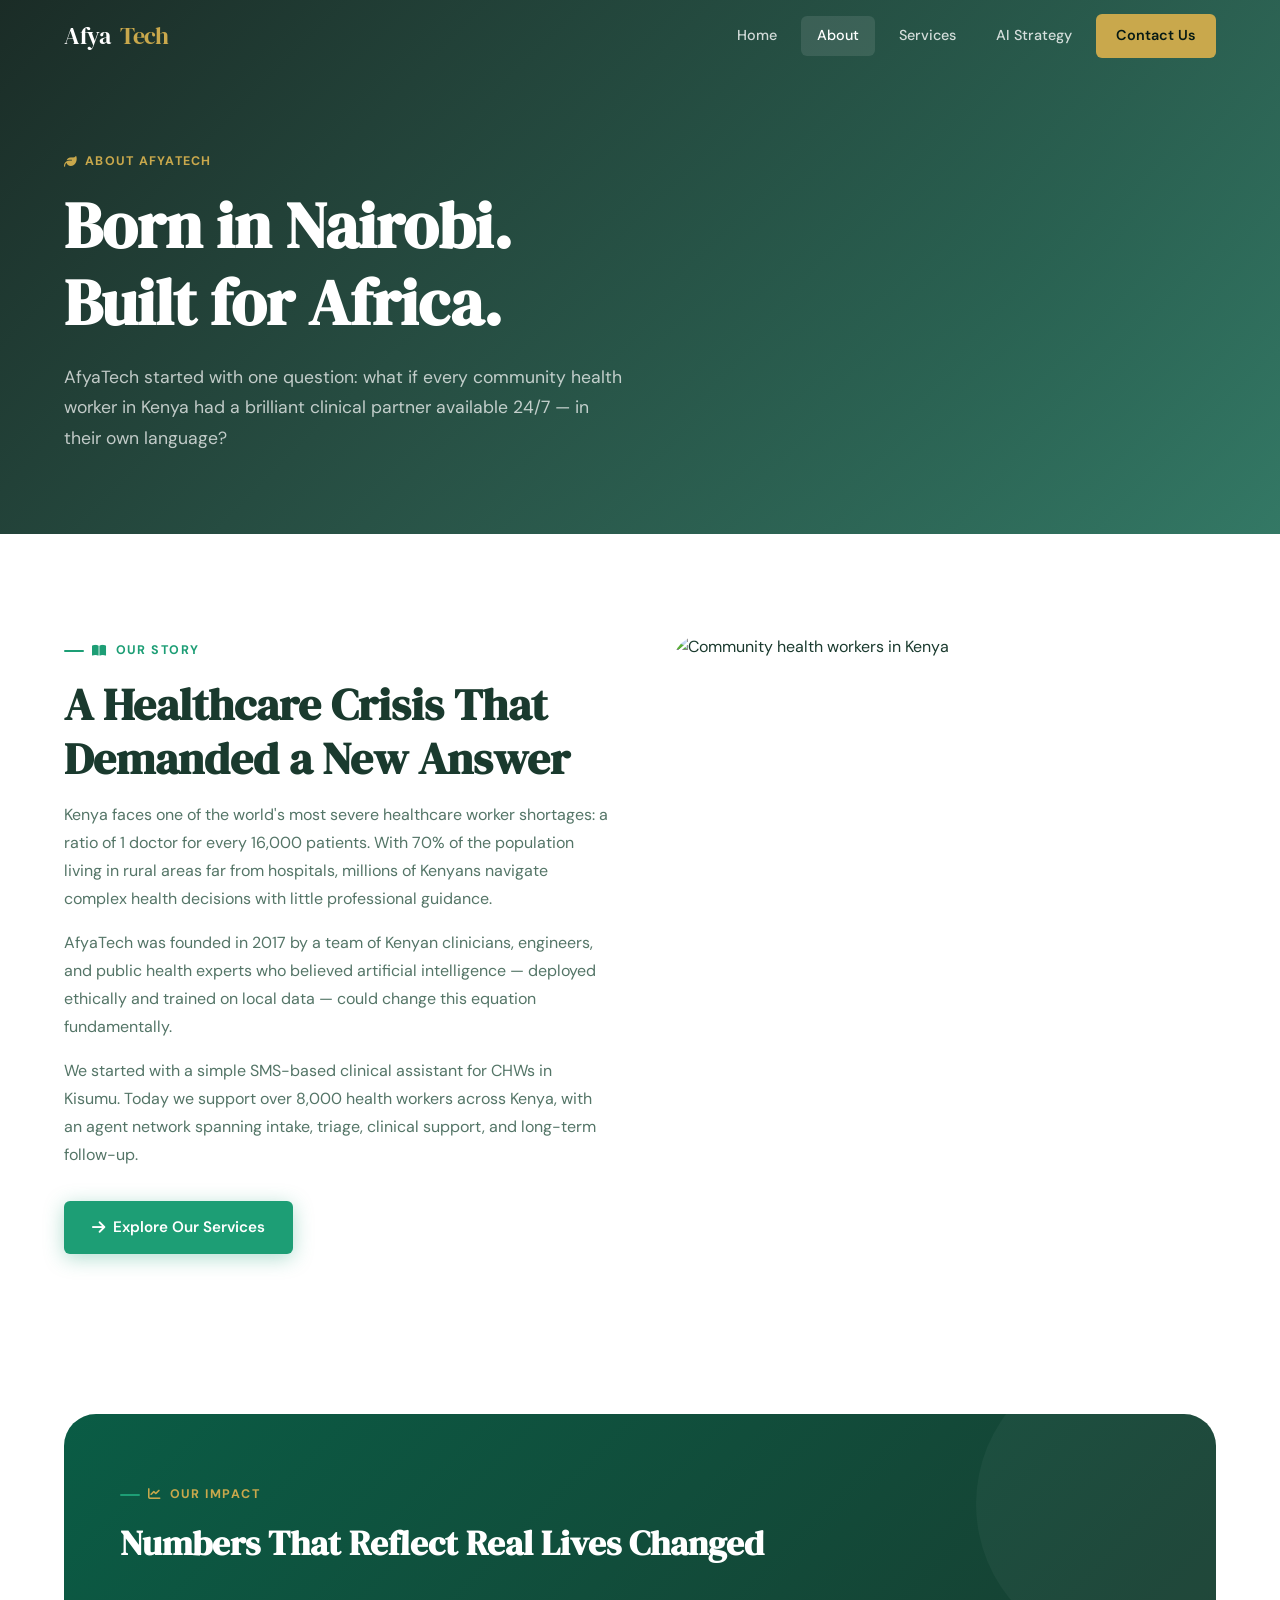
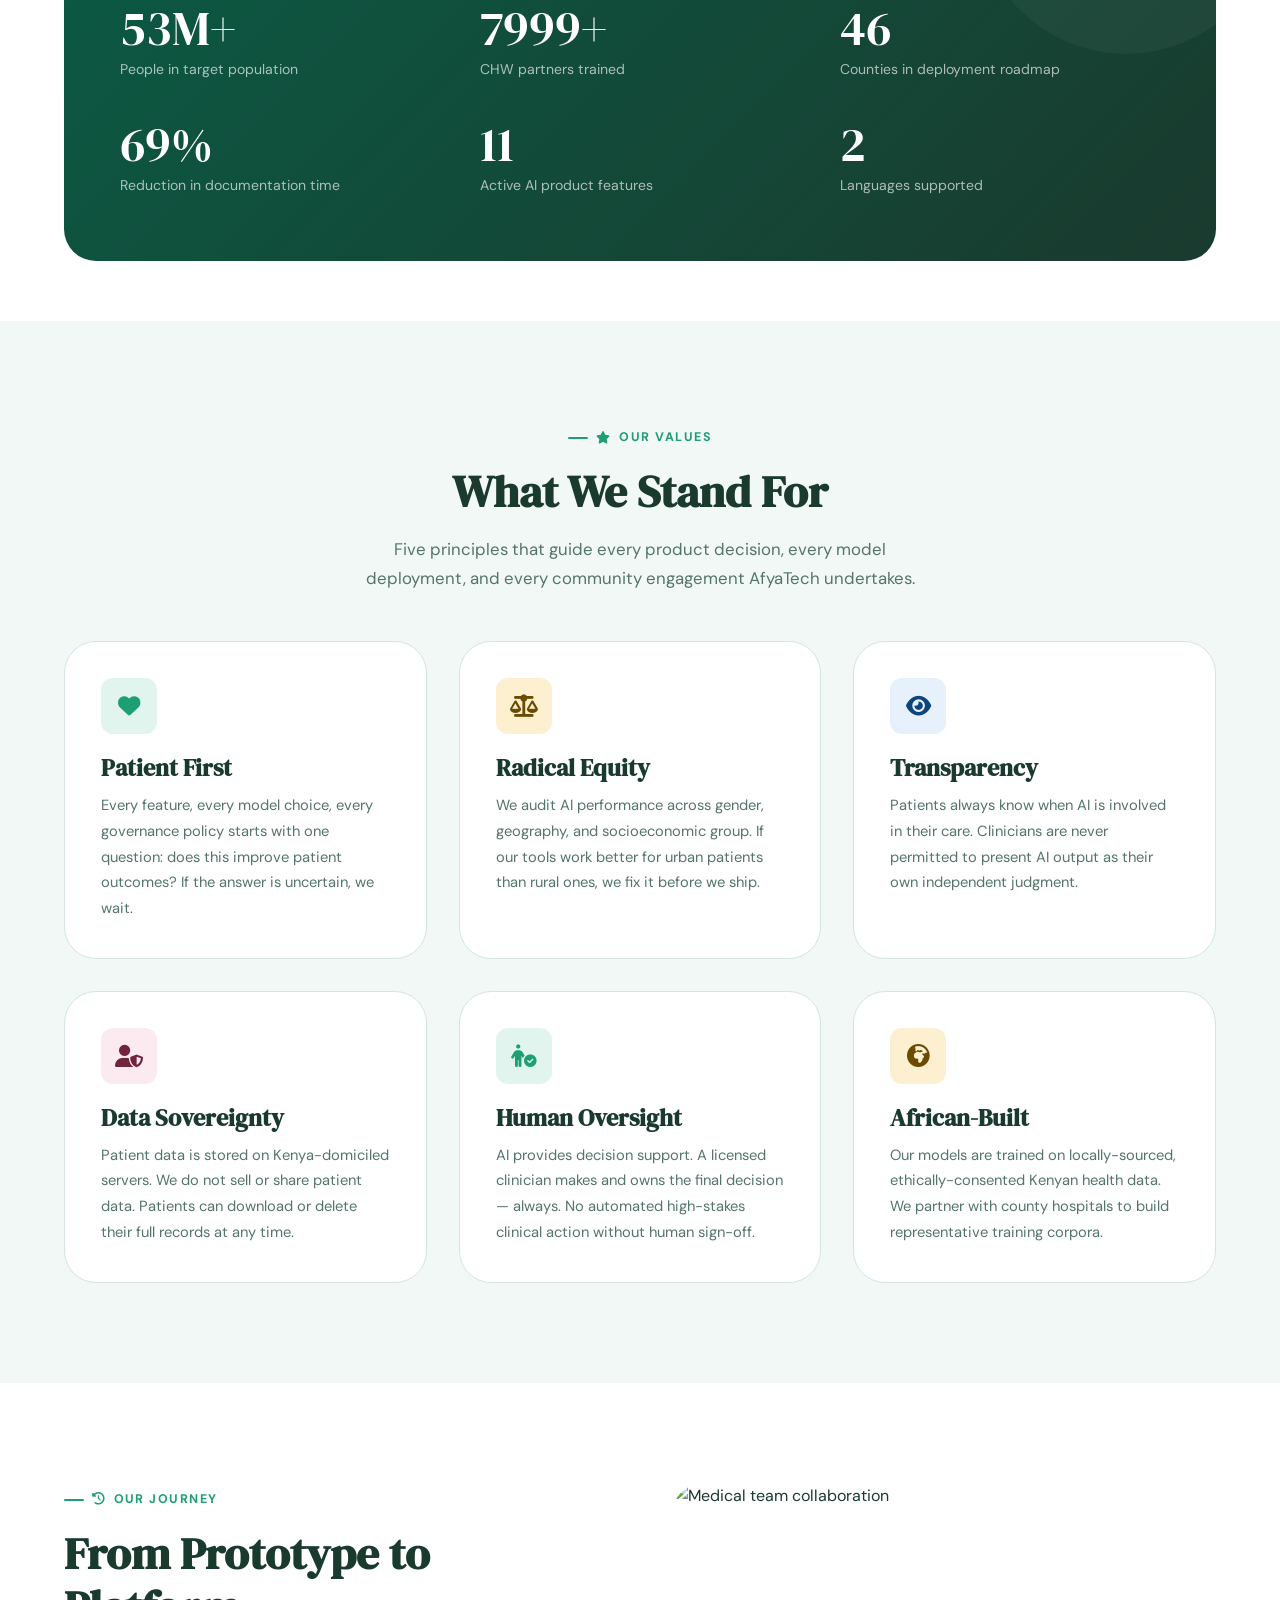
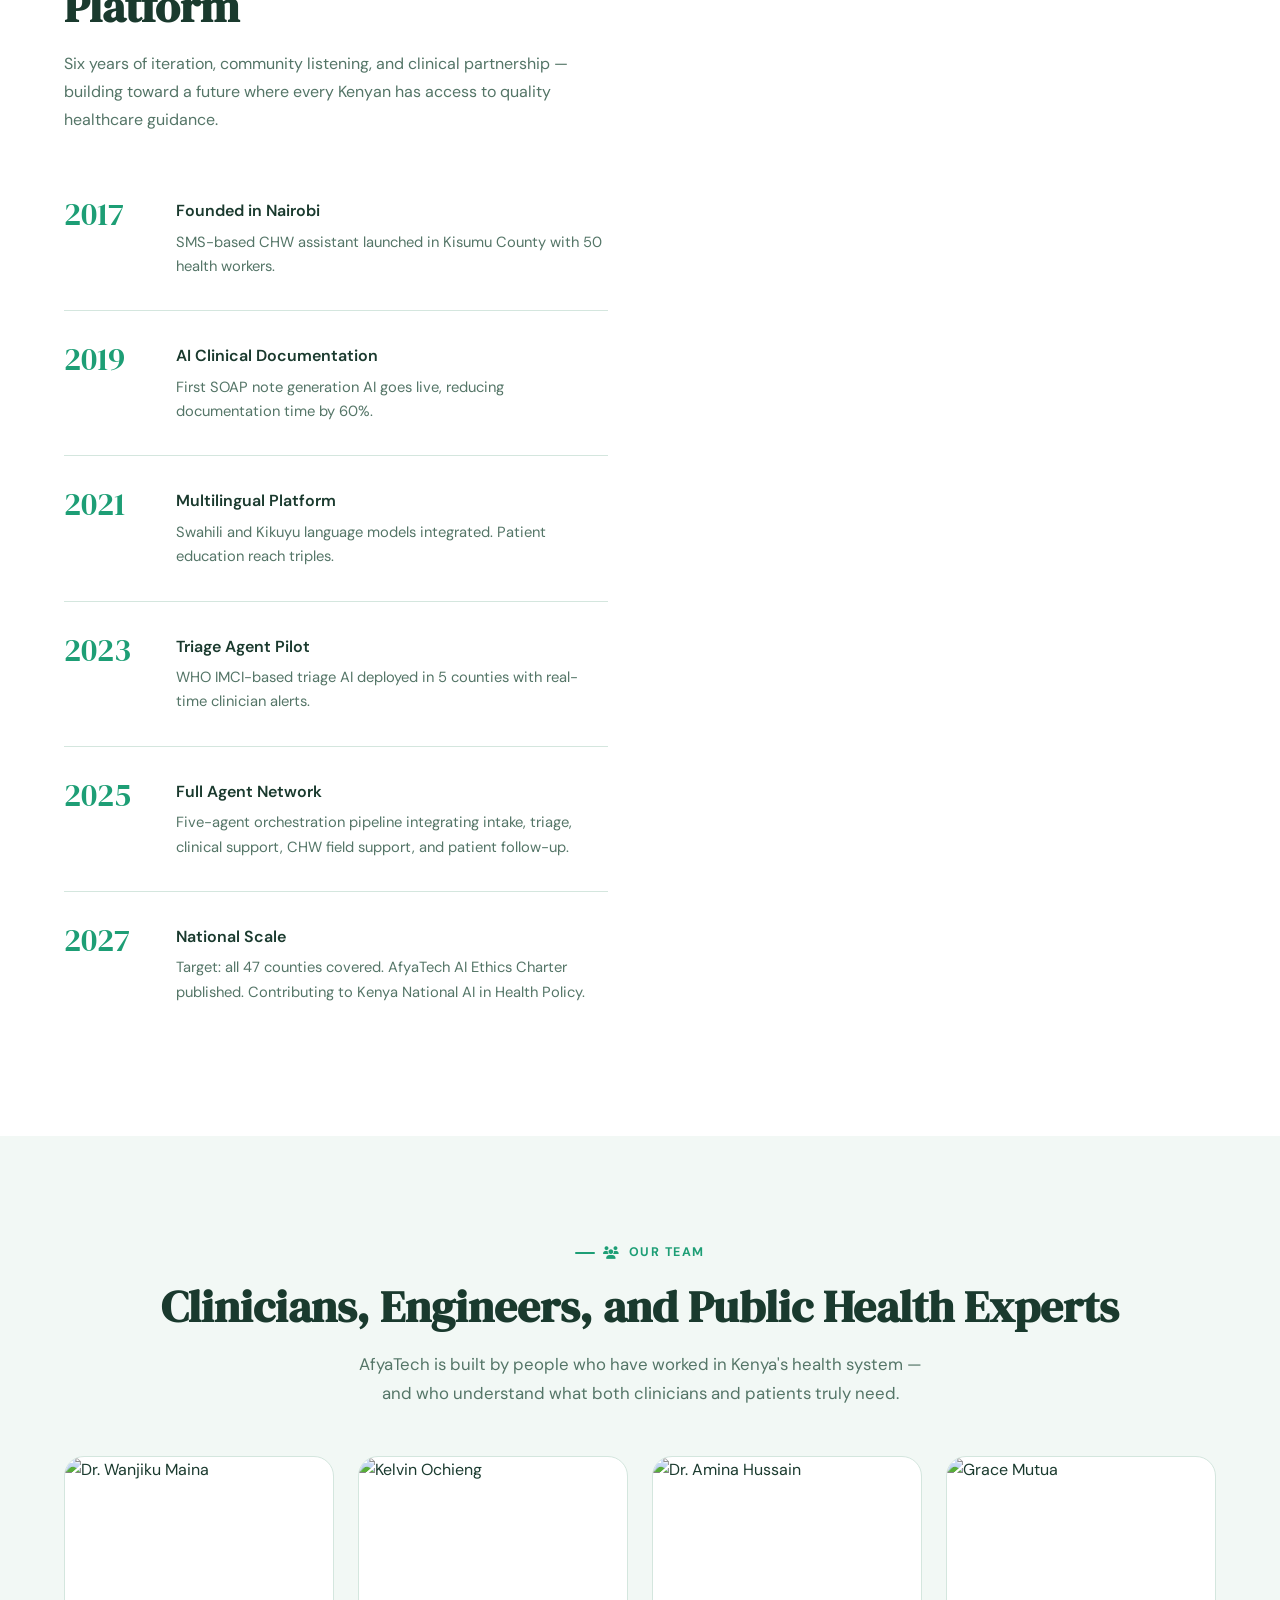
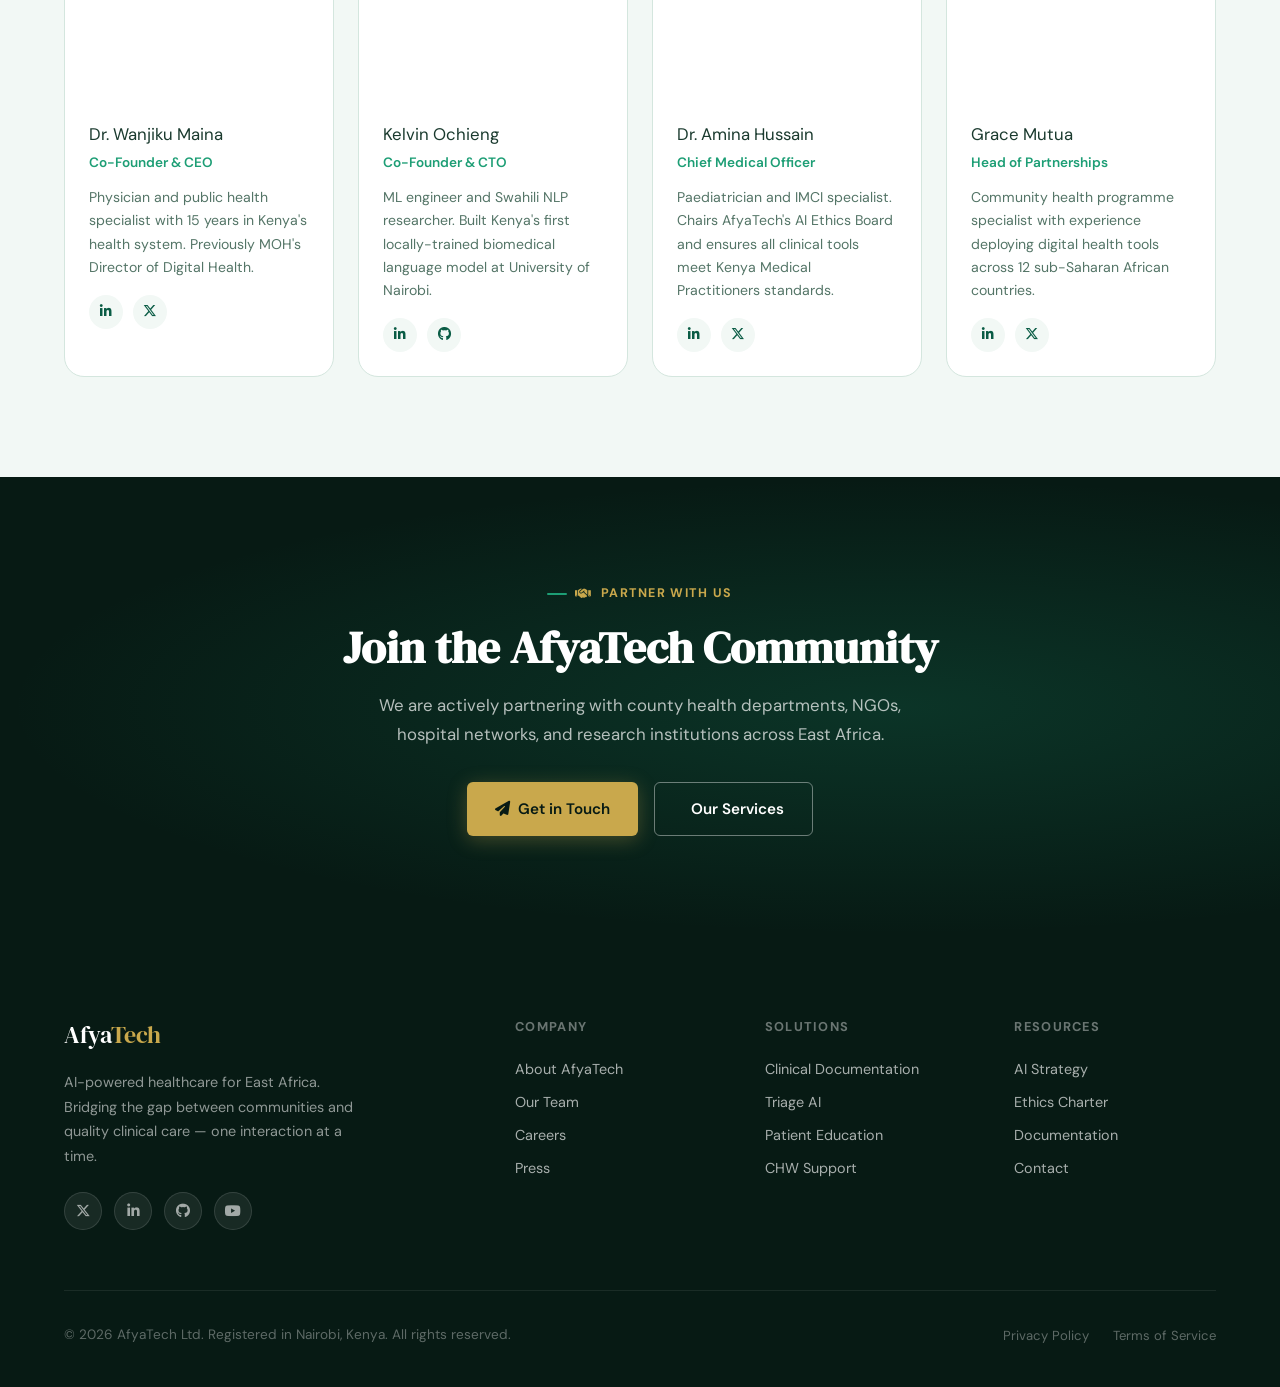
==== about.html @ 23328d5f "first commit" ====
<!DOCTYPE html>
<html lang="en">
<head>
  <meta charset="UTF-8" />
  <meta name="viewport" content="width=device-width, initial-scale=1.0" />
  <title>About AfyaTech — Our Story, Mission & Team</title>
  <meta name="description" content="Learn about AfyaTech's mission to extend quality healthcare to every East African through responsible, locally-grounded artificial intelligence." />
  <link rel="stylesheet" href="css/style.css" />
  <link rel="stylesheet" href="https://cdnjs.cloudflare.com/ajax/libs/font-awesome/6.5.0/css/all.min.css" />
  <style>
    .value-card {
      padding: 36px;
      border-radius: var(--radius-xl);
      background: var(--clr-white);
      border: 1px solid var(--clr-border);
      transition: transform var(--transition), box-shadow var(--transition);
    }
    .value-card:hover { transform: translateY(-4px); box-shadow: var(--shadow-lg); }
    .value-icon {
      width: 56px; height: 56px;
      border-radius: var(--radius-md);
      display: flex; align-items: center; justify-content: center;
      font-size: 1.4rem;
      margin-bottom: 20px;
    }
    .milestones { display: flex; flex-direction: column; gap: 0; }
    .milestone {
      display: flex; gap: 32px; align-items: flex-start;
      padding: 32px 0;
      border-bottom: 1px solid var(--clr-border);
    }
    .milestone:last-child { border-bottom: none; }
    .milestone__year {
      font-family: var(--ff-display);
      font-size: 2rem;
      color: var(--clr-secondary);
      min-width: 80px;
      line-height: 1;
    }
    .milestone__title { font-size: 1rem; font-weight: 600; margin-bottom: 6px; color: var(--clr-text); }
    .milestone__text { font-size: .92rem; color: var(--clr-muted); line-height: 1.65; }
    .impact-banner {
      background: linear-gradient(135deg, var(--clr-primary) 0%, var(--clr-mid) 100%);
      border-radius: var(--radius-xl);
      padding: 64px 56px;
      position: relative;
      overflow: hidden;
    }
    .impact-banner::before {
      content: '';
      position: absolute;
      right: -60px; top: -60px;
      width: 300px; height: 300px;
      border-radius: 50%;
      background: rgba(255,255,255,.04);
    }
    .impact-banner__grid { display: grid; grid-template-columns: repeat(3,1fr); gap: 40px; margin-top: 40px; }
    .impact-num { font-family: var(--ff-display); font-size: 3rem; color: var(--clr-white); line-height: 1; margin-bottom: 6px; }
    .impact-lbl { font-size: .88rem; color: rgba(255,255,255,.65); }
  </style>
</head>
<body>
  <!-- NAV -->
  <nav class="nav">
    <div class="container nav__inner">
      <a href="index.html" class="nav__logo">Afya<span class="nav__logo-dot">Tech</span></a>
      <div class="nav__links">
        <a href="index.html"    class="nav__link">Home</a>
        <a href="about.html"    class="nav__link active">About</a>
        <a href="services.html" class="nav__link">Services</a>
        <a href="strategy.html" class="nav__link">AI Strategy</a>
        <a href="contact.html"  class="nav__link nav__cta">Contact Us</a>
      </div>
      <button class="nav__burger" aria-label="Toggle menu" aria-expanded="false"><span></span><span></span><span></span></button>
    </div>
    <div class="nav__mobile">
      <a href="index.html"    class="nav__link">Home</a>
      <a href="about.html"    class="nav__link">About</a>
      <a href="services.html" class="nav__link">Services</a>
      <a href="strategy.html" class="nav__link">AI Strategy</a>
      <a href="contact.html"  class="nav__link nav__cta">Contact Us</a>
    </div>
  </nav>

  <!-- PAGE HERO -->
  <section class="page-hero" style="background-image:url('https://images.unsplash.com/photo-1504813184591-01572f98c85f?w=1800&q=75');background-size:cover;background-position:center;">
    <div style="position:absolute;inset:0;background:linear-gradient(135deg,rgba(7,26,20,.92) 0%,rgba(10,92,69,.82) 100%);"></div>
    <div class="container">
      <div class="page-hero__content">
        <div class="page-hero__eyebrow"><i class="fa-solid fa-leaf"></i> About AfyaTech</div>
        <h1 class="page-hero__title">Born in Nairobi.<br />Built for Africa.</h1>
        <p class="page-hero__sub">AfyaTech started with one question: what if every community health worker in Kenya had a brilliant clinical partner available 24/7 — in their own language?</p>
      </div>
    </div>
  </section>

  <!-- STORY -->
  <section class="section">
    <div class="container">
      <div class="grid-2" style="gap:64px;align-items:start;">
        <div class="reveal">
          <p class="section-eyebrow"><i class="fa-solid fa-book-open"></i> Our Story</p>
          <h2 class="section-title">A Healthcare Crisis That Demanded a New Answer</h2>
          <p class="mb-16">Kenya faces one of the world's most severe healthcare worker shortages: a ratio of 1 doctor for every 16,000 patients. With 70% of the population living in rural areas far from hospitals, millions of Kenyans navigate complex health decisions with little professional guidance.</p>
          <p class="mb-16">AfyaTech was founded in 2017 by a team of Kenyan clinicians, engineers, and public health experts who believed artificial intelligence — deployed ethically and trained on local data — could change this equation fundamentally.</p>
          <p class="mb-32">We started with a simple SMS-based clinical assistant for CHWs in Kisumu. Today we support over 8,000 health workers across Kenya, with an agent network spanning intake, triage, clinical support, and long-term follow-up.</p>
          <a href="services.html" class="btn btn--primary"><i class="fa-solid fa-arrow-right"></i> Explore Our Services</a>
        </div>
        <div class="reveal" data-delay="150">
          <img src="https://images.unsplash.com/photo-1631815589975-db6af8d69659?w=900&q=80" alt="Community health workers in Kenya" loading="lazy" style="width:100%;height:480px;object-fit:cover;border-radius:var(--radius-xl);" />
        </div>
      </div>
    </div>
  </section>

  <!-- IMPACT BANNER -->
  <section class="section--sm">
    <div class="container">
      <div class="impact-banner reveal">
        <p class="section-eyebrow" style="color:var(--clr-accent);"><i class="fa-solid fa-chart-line"></i> Our Impact</p>
        <h2 style="color:var(--clr-white);font-size:clamp(1.6rem,3vw,2.2rem);">Numbers That Reflect Real Lives Changed</h2>
        <div class="impact-banner__grid">
          <div><div class="impact-num"><span data-target="54" data-suffix="M+">0</span></div><div class="impact-lbl">People in target population</div></div>
          <div><div class="impact-num"><span data-target="8000" data-suffix="+">0</span></div><div class="impact-lbl">CHW partners trained</div></div>
          <div><div class="impact-num"><span data-target="47" data-suffix="">0</span></div><div class="impact-lbl">Counties in deployment roadmap</div></div>
          <div><div class="impact-num"><span data-target="70" data-suffix="%">0</span></div><div class="impact-lbl">Reduction in documentation time</div></div>
          <div><div class="impact-num"><span data-target="12" data-suffix="">0</span></div><div class="impact-lbl">Active AI product features</div></div>
          <div><div class="impact-num"><span data-target="3" data-suffix="">0</span></div><div class="impact-lbl">Languages supported</div></div>
        </div>
      </div>
    </div>
  </section>

  <!-- VALUES -->
  <section class="section bg-light">
    <div class="container">
      <div class="section-header--center mb-48 reveal">
        <p class="section-eyebrow"><i class="fa-solid fa-star"></i> Our Values</p>
        <h2 class="section-title">What We Stand For</h2>
        <p class="section-sub">Five principles that guide every product decision, every model deployment, and every community engagement AfyaTech undertakes.</p>
      </div>
      <div class="grid-3">
        <div class="value-card reveal" data-delay="0">
          <div class="value-icon" style="background:#E1F5EE;color:var(--clr-secondary);"><i class="fa-solid fa-heart"></i></div>
          <h3 style="margin-bottom:10px;">Patient First</h3>
          <p style="font-size:.92rem;">Every feature, every model choice, every governance policy starts with one question: does this improve patient outcomes? If the answer is uncertain, we wait.</p>
        </div>
        <div class="value-card reveal" data-delay="100">
          <div class="value-icon" style="background:#FDF0D0;color:#6B4B00;"><i class="fa-solid fa-scale-balanced"></i></div>
          <h3 style="margin-bottom:10px;">Radical Equity</h3>
          <p style="font-size:.92rem;">We audit AI performance across gender, geography, and socioeconomic group. If our tools work better for urban patients than rural ones, we fix it before we ship.</p>
        </div>
        <div class="value-card reveal" data-delay="200">
          <div class="value-icon" style="background:#E6F1FB;color:#0C447C;"><i class="fa-solid fa-eye"></i></div>
          <h3 style="margin-bottom:10px;">Transparency</h3>
          <p style="font-size:.92rem;">Patients always know when AI is involved in their care. Clinicians are never permitted to present AI output as their own independent judgment.</p>
        </div>
        <div class="value-card reveal" data-delay="0">
          <div class="value-icon" style="background:#FBEAF0;color:#72243E;"><i class="fa-solid fa-user-shield"></i></div>
          <h3 style="margin-bottom:10px;">Data Sovereignty</h3>
          <p style="font-size:.92rem;">Patient data is stored on Kenya-domiciled servers. We do not sell or share patient data. Patients can download or delete their full records at any time.</p>
        </div>
        <div class="value-card reveal" data-delay="100">
          <div class="value-icon" style="background:#E1F5EE;color:var(--clr-secondary);"><i class="fa-solid fa-person-circle-check"></i></div>
          <h3 style="margin-bottom:10px;">Human Oversight</h3>
          <p style="font-size:.92rem;">AI provides decision support. A licensed clinician makes and owns the final decision — always. No automated high-stakes clinical action without human sign-off.</p>
        </div>
        <div class="value-card reveal" data-delay="200">
          <div class="value-icon" style="background:#FDF0D0;color:#6B4B00;"><i class="fa-solid fa-globe-africa"></i></div>
          <h3 style="margin-bottom:10px;">African-Built</h3>
          <p style="font-size:.92rem;">Our models are trained on locally-sourced, ethically-consented Kenyan health data. We partner with county hospitals to build representative training corpora.</p>
        </div>
      </div>
    </div>
  </section>

  <!-- TIMELINE -->
  <section class="section">
    <div class="container">
      <div class="grid-2" style="gap:64px;align-items:start;">
        <div class="reveal">
          <p class="section-eyebrow"><i class="fa-solid fa-clock-rotate-left"></i> Our Journey</p>
          <h2 class="section-title">From Prototype to Platform</h2>
          <p class="mb-32">Six years of iteration, community listening, and clinical partnership — building toward a future where every Kenyan has access to quality healthcare guidance.</p>
          <div class="milestones">
            <div class="milestone"><div class="milestone__year">2017</div><div><div class="milestone__title">Founded in Nairobi</div><div class="milestone__text">SMS-based CHW assistant launched in Kisumu County with 50 health workers.</div></div></div>
            <div class="milestone"><div class="milestone__year">2019</div><div><div class="milestone__title">AI Clinical Documentation</div><div class="milestone__text">First SOAP note generation AI goes live, reducing documentation time by 60%.</div></div></div>
            <div class="milestone"><div class="milestone__year">2021</div><div><div class="milestone__title">Multilingual Platform</div><div class="milestone__text">Swahili and Kikuyu language models integrated. Patient education reach triples.</div></div></div>
            <div class="milestone"><div class="milestone__year">2023</div><div><div class="milestone__title">Triage Agent Pilot</div><div class="milestone__text">WHO IMCI-based triage AI deployed in 5 counties with real-time clinician alerts.</div></div></div>
            <div class="milestone"><div class="milestone__year">2025</div><div><div class="milestone__title">Full Agent Network</div><div class="milestone__text">Five-agent orchestration pipeline integrating intake, triage, clinical support, CHW field support, and patient follow-up.</div></div></div>
            <div class="milestone"><div class="milestone__year">2027</div><div><div class="milestone__title">National Scale</div><div class="milestone__text">Target: all 47 counties covered. AfyaTech AI Ethics Charter published. Contributing to Kenya National AI in Health Policy.</div></div></div>
          </div>
        </div>
        <div class="reveal" data-delay="150">
          <img src="https://images.unsplash.com/photo-1505751172876-fa1923c5c528?w=900&q=80" alt="Medical team collaboration" loading="lazy" style="width:100%;height:600px;object-fit:cover;border-radius:var(--radius-xl);" />
        </div>
      </div>
    </div>
  </section>

  <!-- TEAM -->
  <section class="section bg-light" id="team">
    <div class="container">
      <div class="section-header--center mb-48 reveal">
        <p class="section-eyebrow"><i class="fa-solid fa-users"></i> Our Team</p>
        <h2 class="section-title">Clinicians, Engineers, and Public Health Experts</h2>
        <p class="section-sub">AfyaTech is built by people who have worked in Kenya's health system — and who understand what both clinicians and patients truly need.</p>
      </div>
      <div class="grid-4">
        <div class="team-card reveal" data-delay="0">
          <div class="team-card__img"><img src="https://images.unsplash.com/photo-1573497019940-1c28c88b4f3e?w=400&q=80" alt="Dr. Wanjiku Maina" loading="lazy" /></div>
          <div class="team-card__body">
            <div class="team-card__name">Dr. Wanjiku Maina</div>
            <div class="team-card__role">Co-Founder & CEO</div>
            <div class="team-card__bio">Physician and public health specialist with 15 years in Kenya's health system. Previously MOH's Director of Digital Health.</div>
            <div class="team-card__socials">
              <a href="#" class="team-card__social" aria-label="LinkedIn"><i class="fa-brands fa-linkedin-in"></i></a>
              <a href="#" class="team-card__social" aria-label="Twitter"><i class="fa-brands fa-x-twitter"></i></a>
            </div>
          </div>
        </div>
        <div class="team-card reveal" data-delay="100">
          <div class="team-card__img"><img src="https://images.unsplash.com/photo-1582750433449-648ed127bb54?w=400&q=80" alt="Kelvin Ochieng" loading="lazy" /></div>
          <div class="team-card__body">
            <div class="team-card__name">Kelvin Ochieng</div>
            <div class="team-card__role">Co-Founder & CTO</div>
            <div class="team-card__bio">ML engineer and Swahili NLP researcher. Built Kenya's first locally-trained biomedical language model at University of Nairobi.</div>
            <div class="team-card__socials">
              <a href="#" class="team-card__social" aria-label="LinkedIn"><i class="fa-brands fa-linkedin-in"></i></a>
              <a href="#" class="team-card__social" aria-label="GitHub"><i class="fa-brands fa-github"></i></a>
            </div>
          </div>
        </div>
        <div class="team-card reveal" data-delay="200">
          <div class="team-card__img"><img src="https://images.unsplash.com/photo-1594824476967-48c8b964273f?w=400&q=80" alt="Dr. Amina Hussain" loading="lazy" /></div>
          <div class="team-card__body">
            <div class="team-card__name">Dr. Amina Hussain</div>
            <div class="team-card__role">Chief Medical Officer</div>
            <div class="team-card__bio">Paediatrician and IMCI specialist. Chairs AfyaTech's AI Ethics Board and ensures all clinical tools meet Kenya Medical Practitioners standards.</div>
            <div class="team-card__socials">
              <a href="#" class="team-card__social" aria-label="LinkedIn"><i class="fa-brands fa-linkedin-in"></i></a>
              <a href="#" class="team-card__social" aria-label="Twitter"><i class="fa-brands fa-x-twitter"></i></a>
            </div>
          </div>
        </div>
        <div class="team-card reveal" data-delay="300">
          <div class="team-card__img"><img src="https://images.unsplash.com/photo-1556157382-97eda2d62296?w=400&q=80" alt="Grace Mutua" loading="lazy" /></div>
          <div class="team-card__body">
            <div class="team-card__name">Grace Mutua</div>
            <div class="team-card__role">Head of Partnerships</div>
            <div class="team-card__bio">Community health programme specialist with experience deploying digital health tools across 12 sub-Saharan African countries.</div>
            <div class="team-card__socials">
              <a href="#" class="team-card__social" aria-label="LinkedIn"><i class="fa-brands fa-linkedin-in"></i></a>
              <a href="#" class="team-card__social" aria-label="Twitter"><i class="fa-brands fa-x-twitter"></i></a>
            </div>
          </div>
        </div>
      </div>
    </div>
  </section>

  <!-- CTA -->
  <section class="section cta-section">
    <div class="container" style="position:relative;z-index:2;text-align:center;">
      <p class="section-eyebrow" style="justify-content:center;color:var(--clr-accent);"><i class="fa-solid fa-handshake"></i> Partner With Us</p>
      <h2 class="section-title section-title--white mb-16">Join the AfyaTech Community</h2>
      <p class="section-sub section-sub--white mb-32" style="margin:0 auto 32px;">We are actively partnering with county health departments, NGOs, hospital networks, and research institutions across East Africa.</p>
      <div style="display:flex;gap:16px;justify-content:center;flex-wrap:wrap;">
        <a href="contact.html" class="btn btn--gold"><i class="fa-solid fa-paper-plane"></i> Get in Touch</a>
        <a href="services.html" class="btn btn--outline"><i class="fa-solid fa-grid-2"></i> Our Services</a>
      </div>
    </div>
  </section>

  <!-- FOOTER -->
  <footer class="footer">
    <div class="container">
      <div class="footer__grid">
        <div class="footer__brand">
          <div class="footer__logo">Afya<span style="color:var(--clr-accent);">Tech</span></div>
          <p>AI-powered healthcare for East Africa. Bridging the gap between communities and quality clinical care — one interaction at a time.</p>
          <div class="footer__socials" style="margin-top:24px;">
            <a href="#" class="footer__social" aria-label="Twitter"><i class="fa-brands fa-x-twitter"></i></a>
            <a href="#" class="footer__social" aria-label="LinkedIn"><i class="fa-brands fa-linkedin-in"></i></a>
            <a href="#" class="footer__social" aria-label="GitHub"><i class="fa-brands fa-github"></i></a>
            <a href="#" class="footer__social" aria-label="YouTube"><i class="fa-brands fa-youtube"></i></a>
          </div>
        </div>
        <div>
          <p class="footer__col-title">Company</p>
          <a href="about.html"   class="footer__link">About AfyaTech</a>
          <a href="about.html#team" class="footer__link">Our Team</a>
          <a href="contact.html" class="footer__link">Careers</a>
          <a href="contact.html" class="footer__link">Press</a>
        </div>
        <div>
          <p class="footer__col-title">Solutions</p>
          <a href="services.html" class="footer__link">Clinical Documentation</a>
          <a href="services.html" class="footer__link">Triage AI</a>
          <a href="services.html" class="footer__link">Patient Education</a>
          <a href="services.html" class="footer__link">CHW Support</a>
        </div>
        <div>
          <p class="footer__col-title">Resources</p>
          <a href="strategy.html" class="footer__link">AI Strategy</a>
          <a href="strategy.html" class="footer__link">Ethics Charter</a>
          <a href="contact.html"  class="footer__link">Documentation</a>
          <a href="contact.html"  class="footer__link">Contact</a>
        </div>
      </div>
      <div class="footer__bottom">
        <p class="footer__copy">&copy; 2026 AfyaTech Ltd. Registered in Nairobi, Kenya. All rights reserved.</p>
        <div style="display:flex;gap:24px;">
          <a href="#" style="font-size:.82rem;color:rgba(255,255,255,.35);">Privacy Policy</a>
          <a href="#" style="font-size:.82rem;color:rgba(255,255,255,.35);">Terms of Service</a>
        </div>
      </div>
    </div>
  </footer>
  <script src="js/main.js"></script>
</body>
</html>
---- css/style.css ----
/* ============================================================
   AfyaTech — Global Stylesheet
   Theme: Refined Medical Green · DM Serif + DM Sans
   ============================================================ */

@import url('https://fonts.googleapis.com/css2?family=DM+Serif+Display:ital@0;1&family=DM+Sans:wght@300;400;500;600;700&display=swap');

/* ---------- CSS Variables ---------- */
:root {
  --clr-primary:   #0A5C45;
  --clr-secondary: #1D9E75;
  --clr-accent:    #C9A84C;
  --clr-dark:      #071A14;
  --clr-mid:       #1A3A2E;
  --clr-light:     #F2F8F5;
  --clr-white:     #FFFFFF;
  --clr-text:      #1A3A2E;
  --clr-muted:     #547567;
  --clr-border:    #D4E6DE;

  --ff-display: 'DM Serif Display', Georgia, serif;
  --ff-body:    'DM Sans', system-ui, sans-serif;

  --radius-sm: 6px;
  --radius-md: 12px;
  --radius-lg: 20px;
  --radius-xl: 32px;

  --shadow-sm: 0 1px 4px rgba(10,92,69,.08);
  --shadow-md: 0 4px 20px rgba(10,92,69,.12);
  --shadow-lg: 0 12px 48px rgba(10,92,69,.18);

  --nav-h: 72px;
  --max-w: 1200px;
  --transition: 0.3s cubic-bezier(.25,.46,.45,.94);
}

/* ---------- Reset ---------- */
*, *::before, *::after { box-sizing: border-box; margin: 0; padding: 0; }
html { scroll-behavior: smooth; -webkit-text-size-adjust: 100%; }
body {
  font-family: var(--ff-body);
  color: var(--clr-text);
  background: var(--clr-white);
  line-height: 1.6;
  overflow-x: hidden;
}
img { display: block; max-width: 100%; }
a { text-decoration: none; color: inherit; }
button { font-family: var(--ff-body); cursor: pointer; border: none; background: none; }
ul { list-style: none; }

/* ---------- Typography ---------- */
.display { font-family: var(--ff-display); }
h1,h2,h3,h4,h5 { font-family: var(--ff-display); line-height: 1.2; color: var(--clr-text); }
h1 { font-size: clamp(2.4rem, 5vw, 4rem); }
h2 { font-size: clamp(1.8rem, 3.5vw, 2.8rem); }
h3 { font-size: clamp(1.2rem, 2vw, 1.5rem); }
h4 { font-size: 1.1rem; font-weight: 600; }
p  { font-size: 1rem; line-height: 1.75; color: var(--clr-muted); }

/* ---------- Layout ---------- */
.container { width: 100%; max-width: var(--max-w); margin: 0 auto; padding: 0 24px; }
.section    { padding: 100px 0; }
.section--sm { padding: 60px 0; }
.grid-2 { display: grid; grid-template-columns: 1fr 1fr; gap: 48px; align-items: center; }
.grid-3 { display: grid; grid-template-columns: repeat(3, 1fr); gap: 32px; }
.grid-4 { display: grid; grid-template-columns: repeat(4, 1fr); gap: 24px; }

/* ---------- Navigation ---------- */
.nav {
  position: fixed; top: 0; left: 0; right: 0;
  height: var(--nav-h);
  z-index: 1000;
  transition: background var(--transition), box-shadow var(--transition);
}
.nav.scrolled {
  background: rgba(7,26,20,.97);
  backdrop-filter: blur(16px);
  box-shadow: 0 2px 24px rgba(0,0,0,.25);
}
.nav__inner {
  display: flex; align-items: center; justify-content: space-between;
  height: 100%;
}
.nav__logo {
  display: flex; align-items: center; gap: 10px;
  font-family: var(--ff-display);
  font-size: 1.5rem;
  color: var(--clr-white);
  letter-spacing: -.02em;
}
.nav__logo-dot { color: var(--clr-accent); }
.nav__links {
  display: flex; align-items: center; gap: 8px;
}
.nav__link {
  font-size: .9rem;
  font-weight: 500;
  color: rgba(255,255,255,.8);
  padding: 8px 16px;
  border-radius: var(--radius-sm);
  transition: color var(--transition), background var(--transition);
}
.nav__link:hover,
.nav__link.active { color: var(--clr-white); background: rgba(255,255,255,.1); }
.nav__cta {
  background: var(--clr-accent);
  color: var(--clr-dark) !important;
  font-weight: 600;
  padding: 10px 20px;
  border-radius: var(--radius-sm);
  transition: opacity var(--transition), transform var(--transition);
}
.nav__cta:hover { opacity: .9; transform: translateY(-1px); }
.nav__burger {
  display: none;
  flex-direction: column; gap: 5px;
  padding: 8px; cursor: pointer;
}
.nav__burger span {
  width: 24px; height: 2px;
  background: var(--clr-white);
  border-radius: 2px;
  transition: var(--transition);
}
.nav__mobile {
  display: none;
  position: fixed; top: var(--nav-h); left: 0; right: 0;
  background: rgba(7,26,20,.98);
  backdrop-filter: blur(16px);
  padding: 24px;
  flex-direction: column; gap: 4px;
  z-index: 999;
  border-top: 1px solid rgba(255,255,255,.08);
}
.nav__mobile.open { display: flex; }
.nav__mobile .nav__link {
  width: 100%; padding: 14px 16px;
  border-radius: var(--radius-md);
  font-size: 1rem;
}
.nav__mobile .nav__cta { width: 100%; text-align: center; margin-top: 8px; }

/* ---------- Hero ---------- */
.hero {
  min-height: 100vh;
  position: relative;
  display: flex; align-items: center;
  overflow: hidden;
  padding-top: var(--nav-h);
}
.hero__bg {
  position: absolute; inset: 0;
  background-size: cover; background-position: center;
}
.hero__overlay {
  position: absolute; inset: 0;
  background: linear-gradient(135deg, rgba(7,26,20,.92) 0%, rgba(10,92,69,.75) 60%, rgba(10,92,69,.55) 100%);
}
.hero__content {
  position: relative; z-index: 2;
  max-width: 760px;
}
.hero__badge {
  display: inline-flex; align-items: center; gap: 8px;
  background: rgba(201,168,76,.15);
  border: 1px solid rgba(201,168,76,.4);
  color: var(--clr-accent);
  font-size: .8rem;
  font-weight: 600;
  letter-spacing: .08em;
  text-transform: uppercase;
  padding: 6px 14px;
  border-radius: 40px;
  margin-bottom: 24px;
}
.hero__title {
  font-family: var(--ff-display);
  font-size: clamp(2.8rem, 6vw, 5rem);
  color: var(--clr-white);
  line-height: 1.1;
  margin-bottom: 24px;
}
.hero__title em { color: var(--clr-accent); font-style: italic; }
.hero__subtitle {
  font-size: clamp(1rem, 2vw, 1.2rem);
  color: rgba(255,255,255,.78);
  max-width: 560px;
  margin-bottom: 40px;
  line-height: 1.7;
}
.hero__actions { display: flex; gap: 16px; flex-wrap: wrap; }
.hero__stats {
  position: relative; z-index: 2;
  display: flex; gap: 40px;
  margin-top: 80px;
  padding-top: 40px;
  border-top: 1px solid rgba(255,255,255,.12);
}
.hero__stat-val {
  font-family: var(--ff-display);
  font-size: 2.4rem;
  color: var(--clr-white);
  line-height: 1;
}
.hero__stat-val span { color: var(--clr-accent); }
.hero__stat-lbl { font-size: .85rem; color: rgba(255,255,255,.6); margin-top: 4px; }

/* ---------- Buttons ---------- */
.btn {
  display: inline-flex; align-items: center; gap: 8px;
  padding: 14px 28px;
  border-radius: var(--radius-sm);
  font-size: .95rem;
  font-weight: 600;
  font-family: var(--ff-body);
  transition: all var(--transition);
  cursor: pointer;
}
.btn--primary {
  background: var(--clr-secondary);
  color: var(--clr-white);
  box-shadow: 0 4px 20px rgba(29,158,117,.35);
}
.btn--primary:hover { background: #189568; transform: translateY(-2px); box-shadow: 0 8px 28px rgba(29,158,117,.45); }
.btn--outline {
  border: 1.5px solid rgba(255,255,255,.4);
  color: var(--clr-white);
  background: transparent;
}
.btn--outline:hover { border-color: var(--clr-white); background: rgba(255,255,255,.08); }
.btn--gold {
  background: var(--clr-accent);
  color: var(--clr-dark);
  box-shadow: 0 4px 20px rgba(201,168,76,.3);
}
.btn--gold:hover { opacity: .9; transform: translateY(-2px); }
.btn--dark {
  background: var(--clr-primary);
  color: var(--clr-white);
}
.btn--dark:hover { background: var(--clr-mid); transform: translateY(-2px); }

/* ---------- Section Headers ---------- */
.section-eyebrow {
  display: inline-flex; align-items: center; gap: 8px;
  font-size: .78rem;
  font-weight: 700;
  letter-spacing: .12em;
  text-transform: uppercase;
  color: var(--clr-secondary);
  margin-bottom: 16px;
}
.section-eyebrow::before {
  content: '';
  width: 20px; height: 2px;
  background: var(--clr-secondary);
  border-radius: 2px;
}
.section-title { margin-bottom: 16px; color: var(--clr-text); }
.section-title--white { color: var(--clr-white); }
.section-sub { font-size: 1.05rem; color: var(--clr-muted); max-width: 580px; line-height: 1.75; }
.section-sub--white { color: rgba(255,255,255,.7); }
.section-header--center { text-align: center; }
.section-header--center .section-sub { margin: 0 auto; }
.section-header--center .section-eyebrow { justify-content: center; }

/* ---------- Cards ---------- */
.card {
  background: var(--clr-white);
  border: 1px solid var(--clr-border);
  border-radius: var(--radius-lg);
  padding: 32px;
  transition: transform var(--transition), box-shadow var(--transition);
}
.card:hover { transform: translateY(-4px); box-shadow: var(--shadow-lg); }
.card__icon {
  width: 52px; height: 52px;
  background: var(--clr-light);
  border-radius: var(--radius-md);
  display: flex; align-items: center; justify-content: center;
  font-size: 1.3rem;
  color: var(--clr-secondary);
  margin-bottom: 20px;
}
.card__title { font-size: 1.1rem; margin-bottom: 10px; color: var(--clr-text); }
.card__text { font-size: .93rem; color: var(--clr-muted); line-height: 1.7; }

/* ---------- Image Blocks ---------- */
.img-rounded {
  border-radius: var(--radius-xl);
  overflow: hidden;
  position: relative;
}
.img-rounded img { width: 100%; height: 100%; object-fit: cover; }

/* ---------- Badges / Pills ---------- */
.pill {
  display: inline-flex; align-items: center; gap: 6px;
  font-size: .78rem; font-weight: 600;
  padding: 5px 12px;
  border-radius: 40px;
}
.pill--green { background: #E1F5EE; color: #085041; }
.pill--gold  { background: #FDF0D0; color: #6B4B00; }
.pill--red   { background: #FBEAEA; color: #7C1F1F; }
.pill--blue  { background: #E6F1FB; color: #0C447C; }

/* ---------- Stats Row ---------- */
.stats-grid {
  display: grid;
  grid-template-columns: repeat(4, 1fr);
  gap: 1px;
  background: var(--clr-border);
  border: 1px solid var(--clr-border);
  border-radius: var(--radius-lg);
  overflow: hidden;
}
.stat-box {
  background: var(--clr-white);
  padding: 40px 32px;
  text-align: center;
}
.stat-box__val {
  font-family: var(--ff-display);
  font-size: 2.8rem;
  color: var(--clr-primary);
  line-height: 1;
  margin-bottom: 8px;
}
.stat-box__val sup { font-size: 1.2rem; }
.stat-box__lbl { font-size: .88rem; color: var(--clr-muted); font-weight: 500; }

/* ---------- Terrain Section ---------- */
.terrain-tab-bar {
  display: flex; gap: 8px; flex-wrap: wrap;
  border-bottom: 2px solid var(--clr-border);
  margin-bottom: 48px;
  padding-bottom: 0;
}
.terrain-tab {
  font-size: .9rem; font-weight: 600;
  padding: 12px 20px;
  border-radius: var(--radius-sm) var(--radius-sm) 0 0;
  color: var(--clr-muted);
  cursor: pointer;
  border-bottom: 2px solid transparent;
  margin-bottom: -2px;
  transition: all var(--transition);
  display: flex; align-items: center; gap: 8px;
}
.terrain-tab.active { color: var(--clr-primary); border-color: var(--clr-primary); }
.terrain-tab:hover:not(.active) { color: var(--clr-text); }
.terrain-panel { display: none; }
.terrain-panel.active { display: block; animation: fadeIn .3s ease; }
@keyframes fadeIn { from { opacity: 0; transform: translateY(8px); } to { opacity: 1; transform: none; } }

/* ---------- Timeline ---------- */
.timeline { position: relative; padding-left: 40px; }
.timeline::before {
  content: '';
  position: absolute; left: 11px; top: 0; bottom: 0;
  width: 2px;
  background: linear-gradient(to bottom, var(--clr-secondary), var(--clr-border));
}
.timeline-item {
  position: relative;
  margin-bottom: 40px;
}
.timeline-item::before {
  content: '';
  position: absolute;
  left: -35px; top: 6px;
  width: 12px; height: 12px;
  background: var(--clr-secondary);
  border: 3px solid var(--clr-white);
  border-radius: 50%;
  box-shadow: 0 0 0 3px var(--clr-secondary);
}
.timeline-item__date { font-size: .8rem; font-weight: 700; color: var(--clr-secondary); letter-spacing: .06em; text-transform: uppercase; margin-bottom: 6px; }
.timeline-item__title { font-size: 1.05rem; margin-bottom: 6px; }
.timeline-item__text { font-size: .93rem; color: var(--clr-muted); }

/* ---------- Dark CTA Section ---------- */
.cta-section {
  background: var(--clr-dark);
  position: relative;
  overflow: hidden;
}
.cta-section::before {
  content: '';
  position: absolute; inset: 0;
  background: radial-gradient(ellipse at 70% 50%, rgba(29,158,117,.2), transparent 70%);
  pointer-events: none;
}

/* ---------- Feature Image Card ---------- */
.img-card {
  border-radius: var(--radius-xl);
  overflow: hidden;
  height: 480px;
  position: relative;
}
.img-card img {
  width: 100%; height: 100%;
  object-fit: cover;
  transition: transform .6s ease;
}
.img-card:hover img { transform: scale(1.04); }
.img-card__overlay {
  position: absolute; inset: 0;
  background: linear-gradient(to top, rgba(7,26,20,.85) 0%, transparent 60%);
}
.img-card__content {
  position: absolute; bottom: 0; left: 0; right: 0;
  padding: 32px;
}
.img-card__content h3 { color: var(--clr-white); margin-bottom: 8px; }
.img-card__content p { color: rgba(255,255,255,.75); font-size: .9rem; }

/* ---------- Form ---------- */
.form-group { margin-bottom: 20px; }
.form-label { display: block; font-size: .88rem; font-weight: 600; color: var(--clr-text); margin-bottom: 6px; }
.form-input, .form-textarea, .form-select {
  width: 100%;
  padding: 12px 16px;
  border: 1.5px solid var(--clr-border);
  border-radius: var(--radius-md);
  font-size: .95rem;
  font-family: var(--ff-body);
  color: var(--clr-text);
  background: var(--clr-white);
  transition: border-color var(--transition);
  outline: none;
}
.form-input:focus, .form-textarea:focus, .form-select:focus {
  border-color: var(--clr-secondary);
  box-shadow: 0 0 0 3px rgba(29,158,117,.1);
}
.form-textarea { resize: vertical; min-height: 140px; }

/* ---------- Page Hero (inner pages) ---------- */
.page-hero {
  padding: calc(var(--nav-h) + 80px) 0 80px;
  background: linear-gradient(135deg, var(--clr-dark) 0%, var(--clr-primary) 100%);
  position: relative;
  overflow: hidden;
}
.page-hero::before {
  content: '';
  position: absolute; inset: 0;
  background-image: radial-gradient(circle at 80% 50%, rgba(29,158,117,.15), transparent 60%);
}
.page-hero__content { position: relative; z-index: 2; max-width: 700px; }
.page-hero__eyebrow { color: var(--clr-accent); font-size: .78rem; font-weight: 700; letter-spacing: .1em; text-transform: uppercase; display: flex; align-items: center; gap: 8px; margin-bottom: 16px; }
.page-hero__title { color: var(--clr-white); margin-bottom: 20px; }
.page-hero__sub { color: rgba(255,255,255,.72); font-size: 1.1rem; max-width: 560px; }

/* ---------- Team Card ---------- */
.team-card {
  border-radius: var(--radius-lg);
  overflow: hidden;
  background: var(--clr-white);
  border: 1px solid var(--clr-border);
  transition: transform var(--transition), box-shadow var(--transition);
}
.team-card:hover { transform: translateY(-6px); box-shadow: var(--shadow-lg); }
.team-card__img { height: 240px; overflow: hidden; }
.team-card__img img { width: 100%; height: 100%; object-fit: cover; transition: transform .5s ease; }
.team-card:hover .team-card__img img { transform: scale(1.06); }
.team-card__body { padding: 24px; }
.team-card__name { font-size: 1.05rem; margin-bottom: 4px; }
.team-card__role { font-size: .85rem; color: var(--clr-secondary); font-weight: 600; margin-bottom: 12px; }
.team-card__bio { font-size: .88rem; color: var(--clr-muted); line-height: 1.65; }
.team-card__socials { display: flex; gap: 10px; margin-top: 16px; }
.team-card__social {
  width: 34px; height: 34px;
  border-radius: 50%;
  background: var(--clr-light);
  display: flex; align-items: center; justify-content: center;
  color: var(--clr-primary);
  font-size: .85rem;
  transition: background var(--transition), color var(--transition);
}
.team-card__social:hover { background: var(--clr-secondary); color: var(--clr-white); }

/* ---------- Value Prop / Dual Panel ---------- */
.split-section { overflow: hidden; }
.split-img {
  height: 100%;
  min-height: 460px;
  border-radius: var(--radius-xl);
  overflow: hidden;
}
.split-img img { width: 100%; height: 100%; object-fit: cover; }

/* ---------- Agent Flow ---------- */
.agent-flow {
  display: flex;
  flex-direction: column;
  gap: 0;
}
.agent-node {
  background: var(--clr-white);
  border: 1.5px solid var(--clr-border);
  border-radius: var(--radius-lg);
  padding: 20px 24px;
  display: flex;
  align-items: flex-start;
  gap: 16px;
  position: relative;
  transition: border-color var(--transition), box-shadow var(--transition);
}
.agent-node:hover { border-color: var(--clr-secondary); box-shadow: var(--shadow-md); }
.agent-node__icon {
  width: 44px; height: 44px; flex-shrink: 0;
  border-radius: var(--radius-md);
  display: flex; align-items: center; justify-content: center;
  font-size: 1.1rem;
}
.agent-node__label { font-size: .7rem; font-weight: 700; letter-spacing: .08em; text-transform: uppercase; margin-bottom: 4px; }
.agent-node__name { font-size: .95rem; font-weight: 600; margin-bottom: 4px; color: var(--clr-text); }
.agent-node__desc { font-size: .83rem; color: var(--clr-muted); line-height: 1.55; }
.agent-arrow {
  text-align: center; padding: 6px 0;
  color: var(--clr-secondary);
  font-size: 1.2rem;
}
.checkpoint {
  background: #FDF8E6;
  border: 1px solid #E8C84A;
  border-radius: var(--radius-md);
  padding: 10px 16px;
  font-size: .82rem;
  font-weight: 600;
  color: #6B4B00;
  display: flex; align-items: center; gap: 8px;
  margin: 2px 0;
}

/* ---------- Footer ---------- */
.footer {
  background: var(--clr-dark);
  padding: 80px 0 40px;
}
.footer__grid {
  display: grid;
  grid-template-columns: 2fr 1fr 1fr 1fr;
  gap: 48px;
  margin-bottom: 60px;
}
.footer__brand p { font-size: .9rem; color: rgba(255,255,255,.55); margin-top: 16px; max-width: 300px; line-height: 1.7; }
.footer__logo {
  font-family: var(--ff-display);
  font-size: 1.5rem;
  color: var(--clr-white);
}
.footer__col-title { font-size: .8rem; font-weight: 700; letter-spacing: .1em; text-transform: uppercase; color: rgba(255,255,255,.4); margin-bottom: 20px; }
.footer__link { display: block; font-size: .9rem; color: rgba(255,255,255,.65); margin-bottom: 10px; transition: color var(--transition); }
.footer__link:hover { color: var(--clr-accent); }
.footer__bottom {
  border-top: 1px solid rgba(255,255,255,.08);
  padding-top: 32px;
  display: flex;
  align-items: center;
  justify-content: space-between;
  flex-wrap: wrap;
  gap: 16px;
}
.footer__copy { font-size: .85rem; color: rgba(255,255,255,.35); }
.footer__socials { display: flex; gap: 12px; }
.footer__social {
  width: 38px; height: 38px;
  border-radius: 50%;
  background: rgba(255,255,255,.07);
  border: 1px solid rgba(255,255,255,.12);
  display: flex; align-items: center; justify-content: center;
  color: rgba(255,255,255,.6);
  font-size: .9rem;
  transition: all var(--transition);
}
.footer__social:hover { background: var(--clr-secondary); border-color: var(--clr-secondary); color: var(--clr-white); }

/* ---------- Utilities ---------- */
.text-accent  { color: var(--clr-accent); }
.text-green   { color: var(--clr-secondary); }
.text-white   { color: var(--clr-white) !important; }
.text-muted   { color: var(--clr-muted) !important; }
.text-center  { text-align: center; }
.text-right   { text-align: right; }
.bg-light     { background: var(--clr-light); }
.bg-dark      { background: var(--clr-dark); }
.bg-primary   { background: var(--clr-primary); }
.mb-8  { margin-bottom: 8px; }
.mb-16 { margin-bottom: 16px; }
.mb-24 { margin-bottom: 24px; }
.mb-32 { margin-bottom: 32px; }
.mb-48 { margin-bottom: 48px; }
.mt-48 { margin-top: 48px; }
.mt-64 { margin-top: 64px; }
.flex   { display: flex; }
.flex-center { display: flex; align-items: center; justify-content: center; }
.gap-12 { gap: 12px; }
.gap-16 { gap: 16px; }
.gap-24 { gap: 24px; }

/* ---------- Scroll animation ---------- */
.reveal {
  opacity: 0;
  transform: translateY(30px);
  transition: opacity .7s ease, transform .7s ease;
}
.reveal.visible {
  opacity: 1;
  transform: none;
}

/* ---------- Responsive ---------- */
@media (max-width: 1024px) {
  .grid-4 { grid-template-columns: repeat(2, 1fr); }
  .stats-grid { grid-template-columns: repeat(2, 1fr); }
  .footer__grid { grid-template-columns: 1fr 1fr; }
}
@media (max-width: 768px) {
  :root { --nav-h: 64px; }
  .section { padding: 70px 0; }
  .grid-2 { grid-template-columns: 1fr; gap: 32px; }
  .grid-3 { grid-template-columns: 1fr; gap: 20px; }
  .grid-4 { grid-template-columns: 1fr; }
  .stats-grid { grid-template-columns: repeat(2, 1fr); }
  .hero__stats { flex-wrap: wrap; gap: 24px; }
  .nav__links { display: none; }
  .nav__burger { display: flex; }
  .footer__grid { grid-template-columns: 1fr; gap: 32px; }
  .footer__bottom { flex-direction: column; text-align: center; }
  .terrain-tab-bar { overflow-x: auto; flex-wrap: nowrap; }
  .terrain-tab { white-space: nowrap; }
  .img-card { height: 320px; }
  .split-img { min-height: 300px; }
  h1 { font-size: 2.4rem; }
  h2 { font-size: 1.8rem; }
}
@media (max-width: 480px) {
  .container { padding: 0 16px; }
  .btn { padding: 12px 20px; font-size: .88rem; }
  .hero__title { font-size: 2.2rem; }
  .stats-grid { grid-template-columns: 1fr; }
  .hero__actions { flex-direction: column; }
  .hero__actions .btn { width: 100%; justify-content: center; }
}
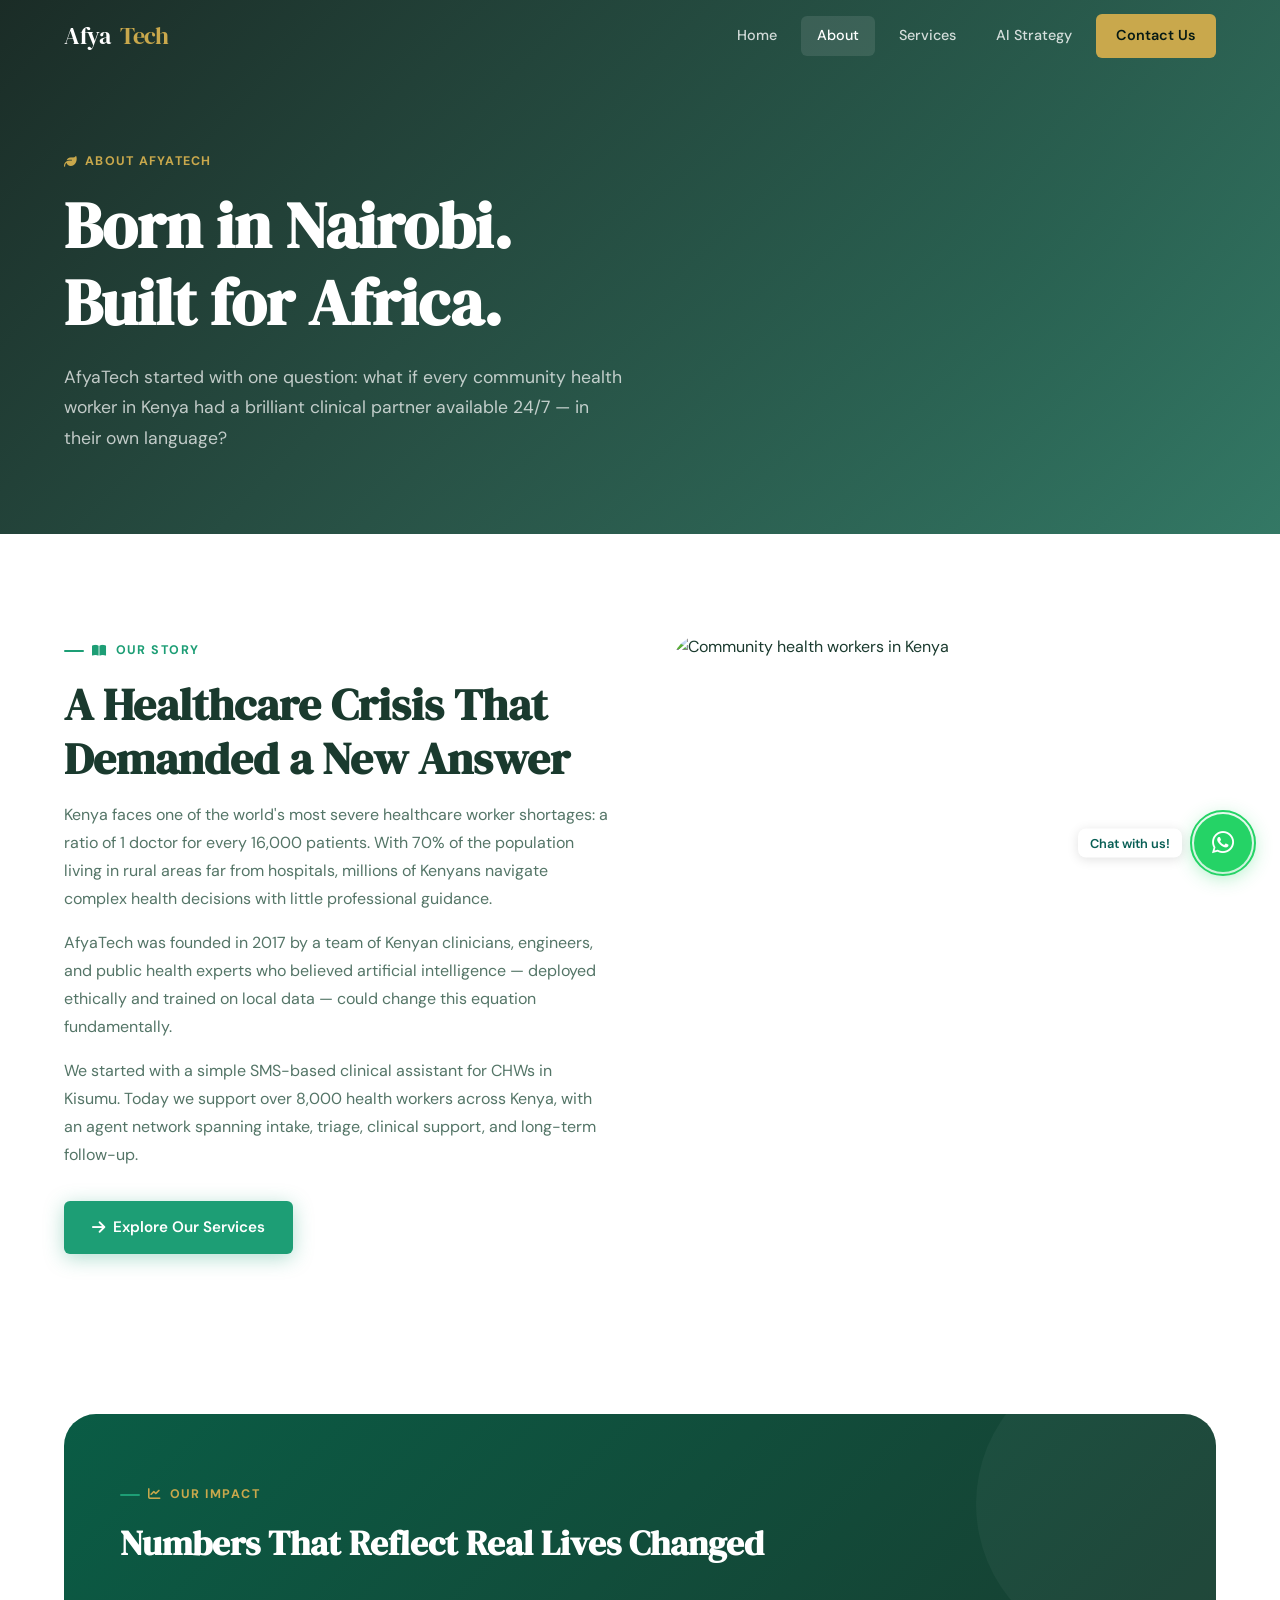
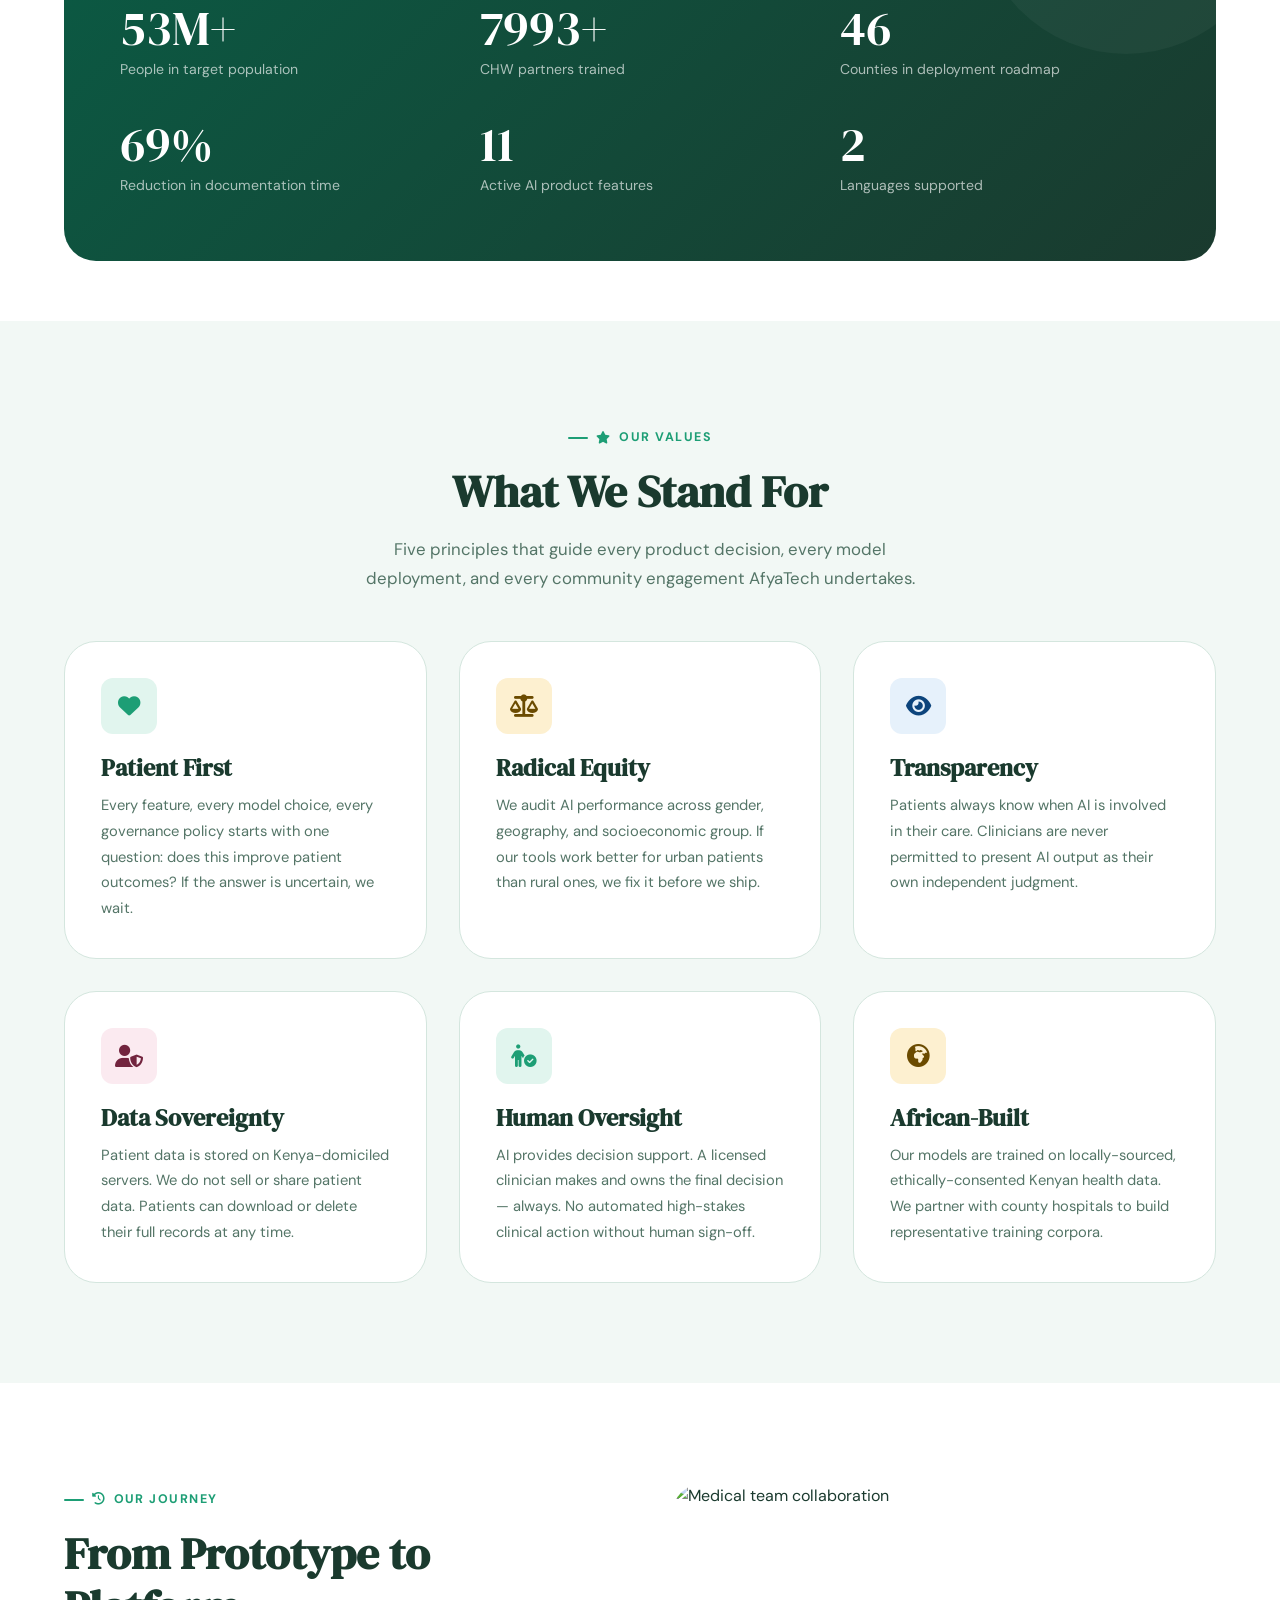
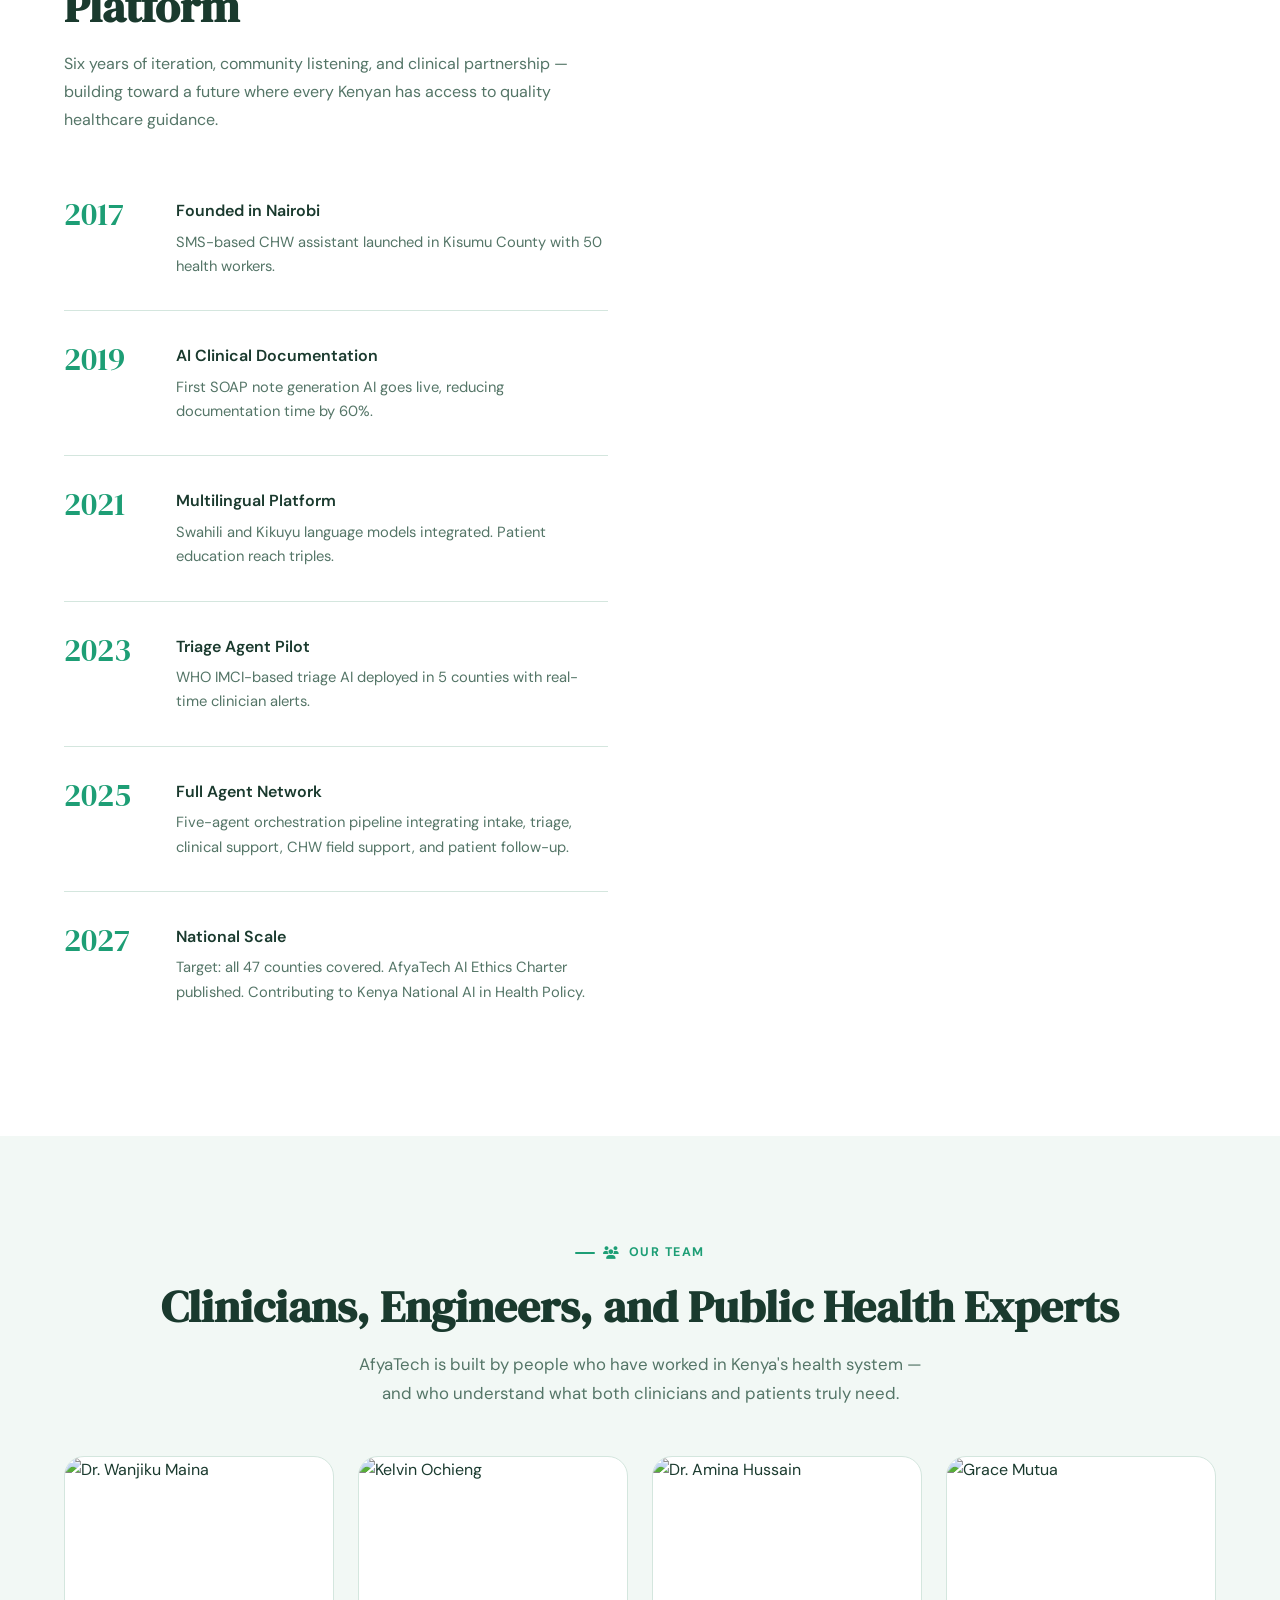
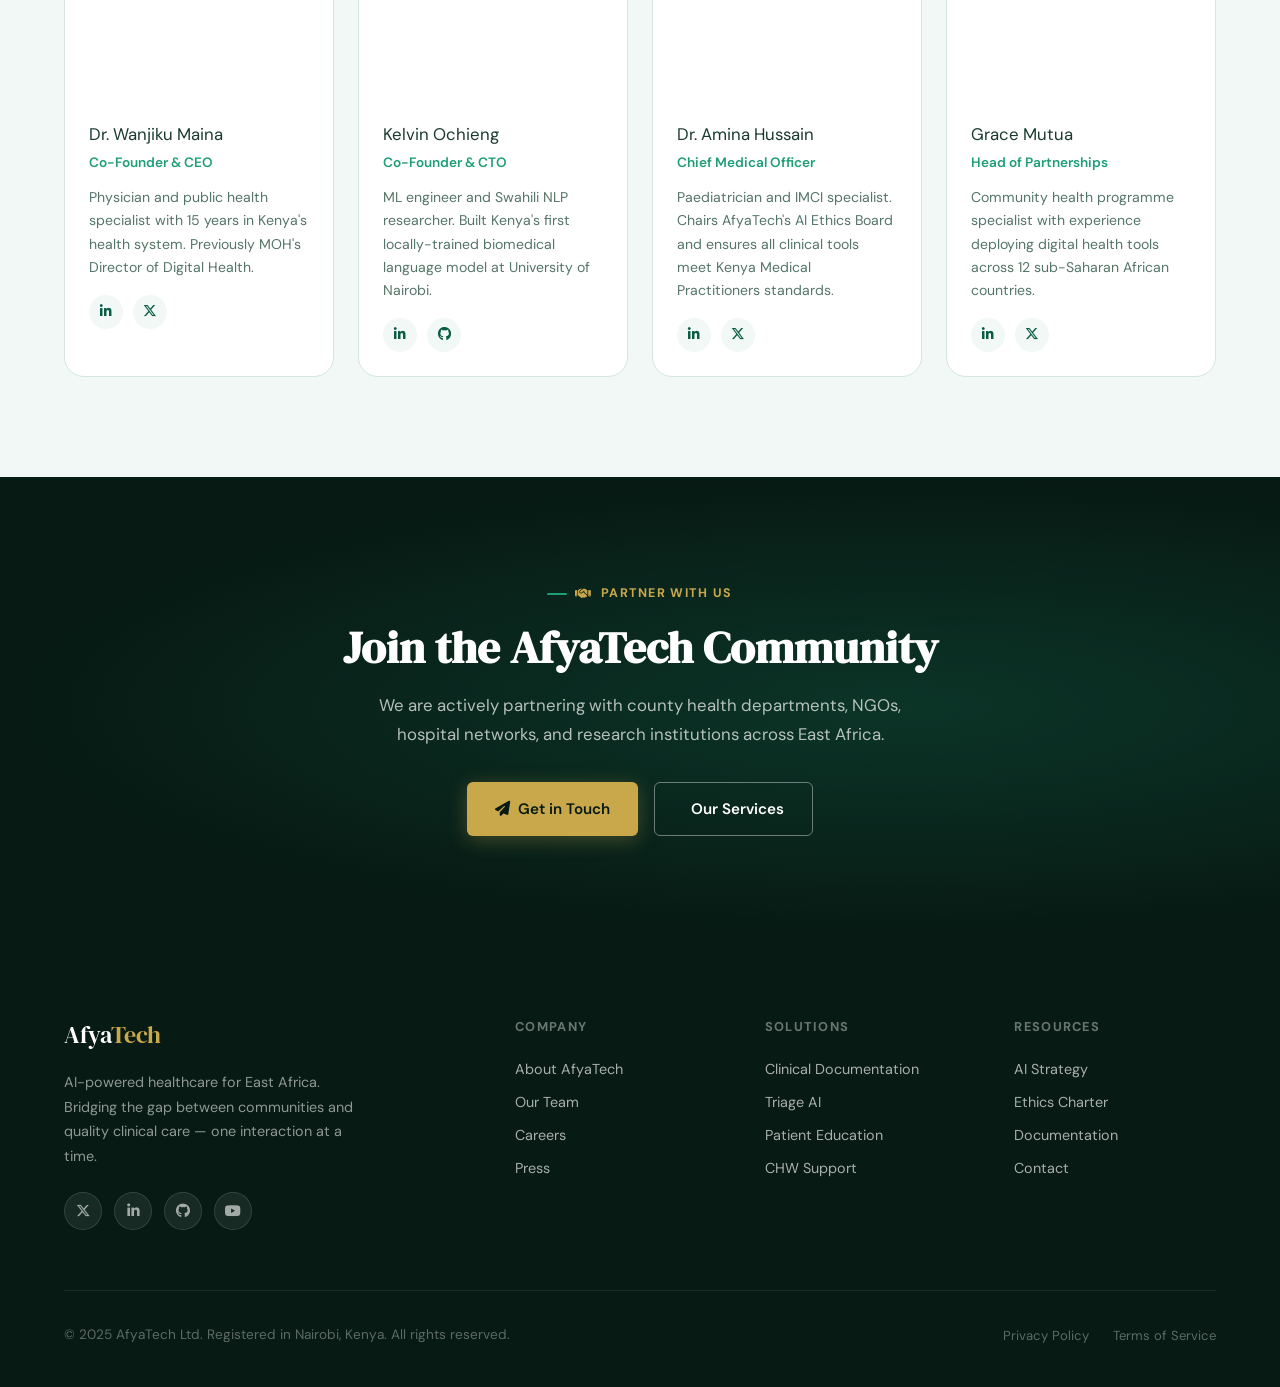
==== commit e13911a6: "Update on contact" ====
--- a/about.html
+++ b/about.html
@@ -6,6 +6,7 @@
   <title>About AfyaTech — Our Story, Mission & Team</title>
   <meta name="description" content="Learn about AfyaTech's mission to extend quality healthcare to every East African through responsible, locally-grounded artificial intelligence." />
   <link rel="stylesheet" href="css/style.css" />
+  <link rel="stylesheet" href="css/whatsapp.css" />
   <link rel="stylesheet" href="https://cdnjs.cloudflare.com/ajax/libs/font-awesome/6.5.0/css/all.min.css" />
   <style>
     .value-card {
@@ -309,7 +310,7 @@
         </div>
       </div>
       <div class="footer__bottom">
-        <p class="footer__copy">&copy; 2026 AfyaTech Ltd. Registered in Nairobi, Kenya. All rights reserved.</p>
+        <p class="footer__copy">&copy; 2025 AfyaTech Ltd. Registered in Nairobi, Kenya. All rights reserved.</p>
         <div style="display:flex;gap:24px;">
           <a href="#" style="font-size:.82rem;color:rgba(255,255,255,.35);">Privacy Policy</a>
           <a href="#" style="font-size:.82rem;color:rgba(255,255,255,.35);">Terms of Service</a>
@@ -318,5 +319,6 @@
     </div>
   </footer>
   <script src="js/main.js"></script>
+  <script src="js/whatsapp.js"></script>
 </body>
 </html>
--- a/css/whatsapp.css
+++ b/css/whatsapp.css
@@ -0,0 +1,236 @@
+/* ============================================================
+   AfyaTech — WhatsApp Floating Widget
+   ============================================================ */
+
+.wa-widget {
+  position: fixed;
+  bottom: 28px;
+  right: 28px;
+  z-index: 9999;
+  display: flex;
+  flex-direction: column;
+  align-items: flex-end;
+  gap: 12px;
+}
+
+/* Bubble / Chat panel */
+.wa-panel {
+  width: 320px;
+  background: #fff;
+  border-radius: 16px;
+  box-shadow: 0 8px 40px rgba(0,0,0,.18);
+  overflow: hidden;
+  transform: scale(0.85) translateY(20px);
+  opacity: 0;
+  pointer-events: none;
+  transition: transform .3s cubic-bezier(.34,1.56,.64,1), opacity .25s ease;
+  transform-origin: bottom right;
+}
+.wa-panel.open {
+  transform: scale(1) translateY(0);
+  opacity: 1;
+  pointer-events: all;
+}
+
+/* Panel header */
+.wa-panel__head {
+  background: #075E54;
+  padding: 18px 20px;
+  display: flex;
+  align-items: center;
+  gap: 12px;
+}
+.wa-panel__avatar {
+  width: 44px; height: 44px;
+  border-radius: 50%;
+  background: #128C7E;
+  display: flex; align-items: center; justify-content: center;
+  font-size: 1.2rem;
+  color: #fff;
+  flex-shrink: 0;
+}
+.wa-panel__name {
+  font-size: .95rem;
+  font-weight: 700;
+  color: #fff;
+  margin: 0 0 2px;
+  font-family: 'DM Sans', sans-serif;
+}
+.wa-panel__status {
+  font-size: .75rem;
+  color: rgba(255,255,255,.7);
+  display: flex;
+  align-items: center;
+  gap: 5px;
+  font-family: 'DM Sans', sans-serif;
+}
+.wa-panel__status::before {
+  content: '';
+  width: 7px; height: 7px;
+  border-radius: 50%;
+  background: #25D366;
+  display: inline-block;
+}
+.wa-panel__close {
+  margin-left: auto;
+  background: none;
+  border: none;
+  color: rgba(255,255,255,.7);
+  font-size: 1.1rem;
+  cursor: pointer;
+  padding: 4px;
+  line-height: 1;
+  transition: color .2s;
+}
+.wa-panel__close:hover { color: #fff; }
+
+/* Chat area */
+.wa-panel__body {
+  background: #ECE5DD;
+  padding: 20px 16px;
+  min-height: 120px;
+  display: flex;
+  flex-direction: column;
+  gap: 10px;
+  background-image: url("data:image/svg+xml,%3Csvg width='60' height='60' viewBox='0 0 60 60' xmlns='http://www.w3.org/2000/svg'%3E%3Cg fill='none' fill-rule='evenodd'%3E%3Cg fill='%23c5b8aa' fill-opacity='0.15'%3E%3Cpath d='M36 34v-4h-2v4h-4v2h4v4h2v-4h4v-2h-4zm0-30V0h-2v4h-4v2h4v4h2V6h4V4h-4zM6 34v-4H4v4H0v2h4v4h2v-4h4v-2H6zM6 4V0H4v4H0v2h4v4h2V6h4V4H6z'/%3E%3C/g%3E%3C/g%3E%3C/svg%3E");
+}
+
+.wa-msg {
+  background: #fff;
+  border-radius: 8px 8px 8px 2px;
+  padding: 10px 14px 6px;
+  max-width: 86%;
+  box-shadow: 0 1px 2px rgba(0,0,0,.1);
+  align-self: flex-start;
+  position: relative;
+}
+.wa-msg::before {
+  content: '';
+  position: absolute;
+  left: -7px; top: 0;
+  border: 8px solid transparent;
+  border-top-color: #fff;
+  border-right-color: #fff;
+}
+.wa-msg p {
+  font-size: .88rem;
+  color: #111;
+  line-height: 1.5;
+  margin: 0 0 4px;
+  font-family: 'DM Sans', sans-serif;
+}
+.wa-msg__time {
+  font-size: .7rem;
+  color: #999;
+  text-align: right;
+  display: block;
+}
+
+/* CTA row */
+.wa-panel__footer {
+  padding: 14px 16px 18px;
+  background: #fff;
+}
+.wa-panel__cta {
+  display: flex;
+  align-items: center;
+  justify-content: center;
+  gap: 8px;
+  width: 100%;
+  padding: 13px;
+  background: #25D366;
+  color: #fff;
+  font-size: .93rem;
+  font-weight: 700;
+  border-radius: 10px;
+  border: none;
+  cursor: pointer;
+  font-family: 'DM Sans', sans-serif;
+  text-decoration: none;
+  transition: background .2s, transform .15s;
+}
+.wa-panel__cta:hover {
+  background: #1DA851;
+  transform: translateY(-1px);
+}
+.wa-panel__cta i { font-size: 1.1rem; }
+
+/* FAB toggle button */
+.wa-fab {
+  width: 58px; height: 58px;
+  border-radius: 50%;
+  background: #25D366;
+  border: none;
+  cursor: pointer;
+  display: flex; align-items: center; justify-content: center;
+  box-shadow: 0 4px 20px rgba(37,211,102,.45);
+  position: relative;
+  transition: transform .2s, box-shadow .2s;
+  flex-shrink: 0;
+}
+.wa-fab:hover {
+  transform: scale(1.08);
+  box-shadow: 0 6px 28px rgba(37,211,102,.55);
+}
+.wa-fab i {
+  font-size: 1.6rem;
+  color: #fff;
+  position: absolute;
+  transition: opacity .2s, transform .2s;
+}
+.wa-fab .fa-whatsapp  { opacity: 1;  transform: scale(1) rotate(0deg); }
+.wa-fab .fa-xmark     { opacity: 0;  transform: scale(0.5); }
+.wa-fab.active .fa-whatsapp { opacity: 0;  transform: scale(0.5); }
+.wa-fab.active .fa-xmark    { opacity: 1;  transform: scale(1); }
+
+/* Pulse ring */
+.wa-fab::after {
+  content: '';
+  position: absolute;
+  inset: -4px;
+  border-radius: 50%;
+  border: 2px solid #25D366;
+  animation: wa-pulse 2.2s ease-out infinite;
+}
+@keyframes wa-pulse {
+  0%   { transform: scale(1); opacity: .6; }
+  70%  { transform: scale(1.4); opacity: 0; }
+  100% { transform: scale(1.4); opacity: 0; }
+}
+
+/* Tooltip on first load */
+.wa-tooltip {
+  position: absolute;
+  right: 70px;
+  bottom: 50%;
+  transform: translateY(50%);
+  background: #fff;
+  color: #075E54;
+  font-size: .8rem;
+  font-weight: 600;
+  padding: 6px 12px;
+  border-radius: 8px;
+  box-shadow: 0 2px 12px rgba(0,0,0,.12);
+  white-space: nowrap;
+  pointer-events: none;
+  font-family: 'DM Sans', sans-serif;
+  animation: wa-tooltip-in .4s ease .8s both;
+}
+.wa-tooltip::after {
+  content: '';
+  position: absolute;
+  right: -6px; top: 50%;
+  transform: translateY(-50%);
+  border: 6px solid transparent;
+  border-left-color: #fff;
+}
+@keyframes wa-tooltip-in {
+  from { opacity: 0; transform: translateY(50%) translateX(-6px); }
+  to   { opacity: 1; transform: translateY(50%) translateX(0); }
+}
+.wa-tooltip.hidden { display: none; }
+
+@media (max-width: 480px) {
+  .wa-widget { bottom: 18px; right: 16px; }
+  .wa-panel  { width: calc(100vw - 32px); }
+}
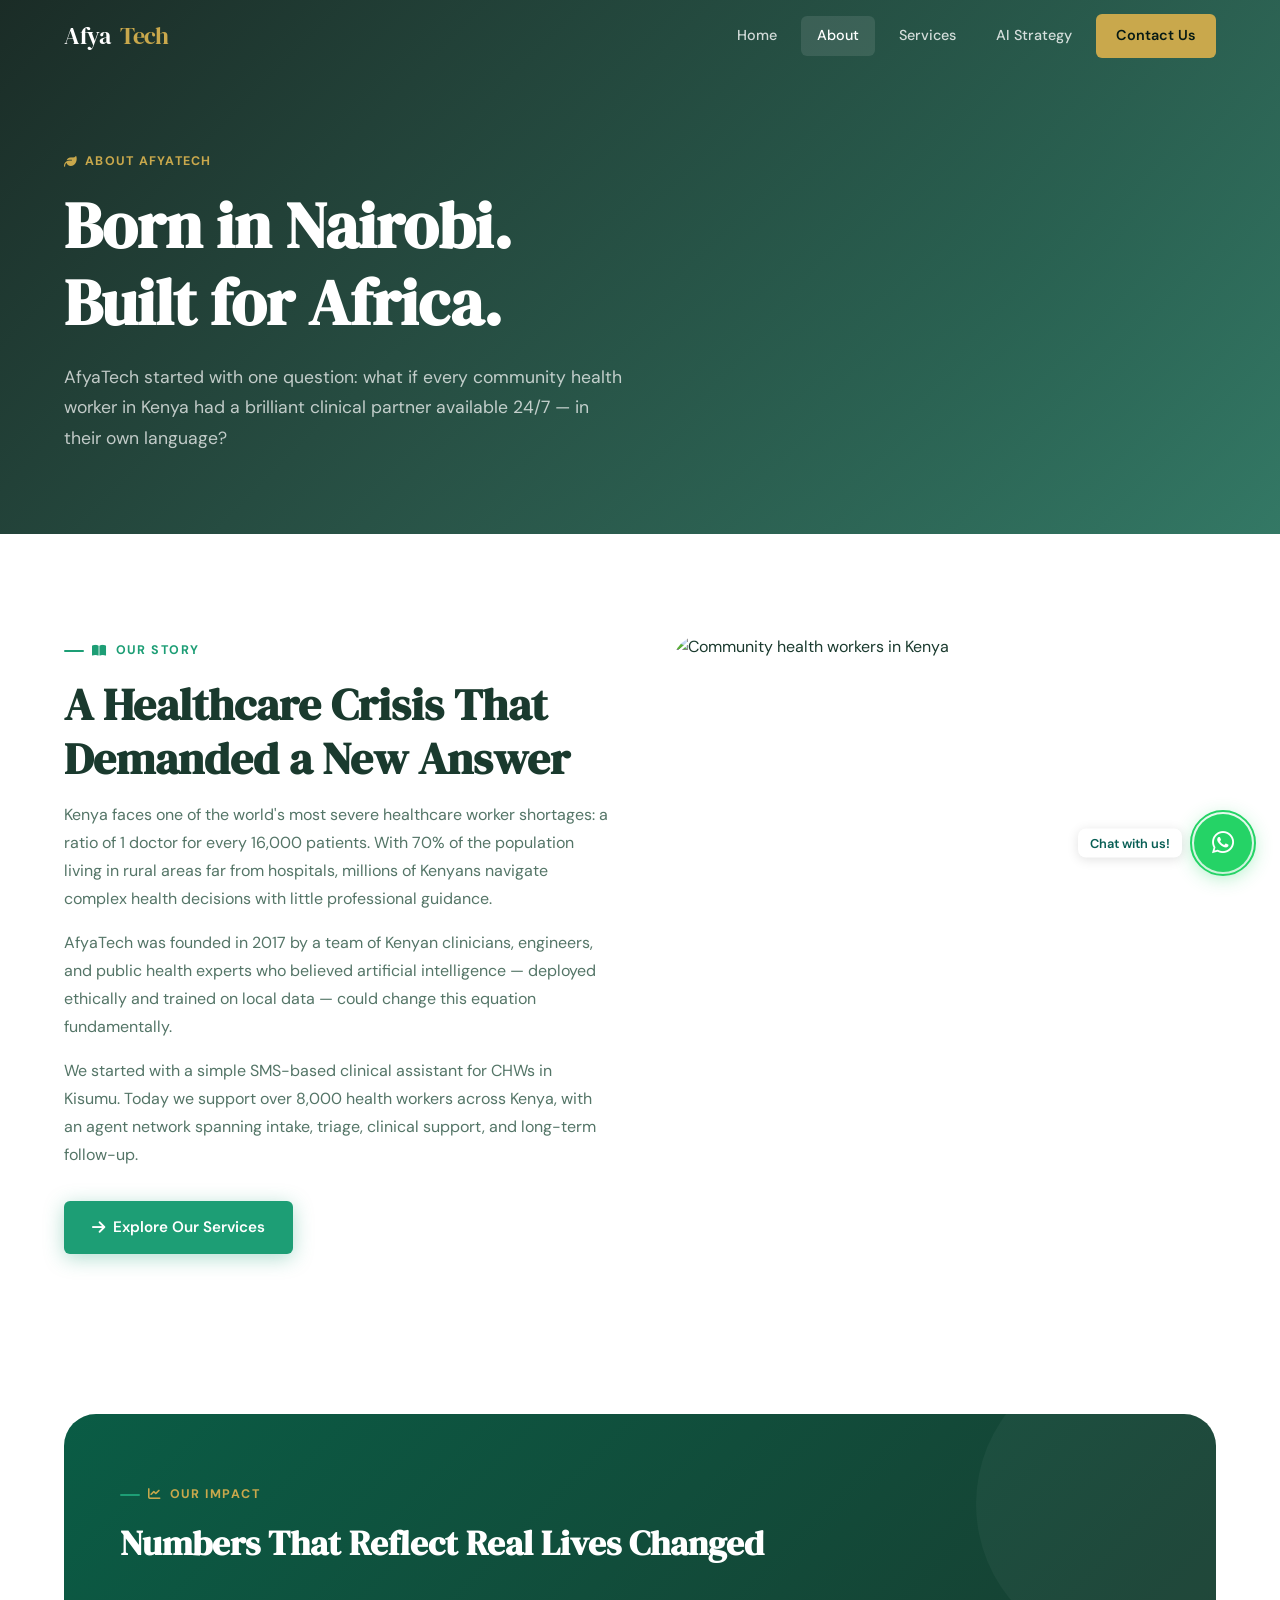
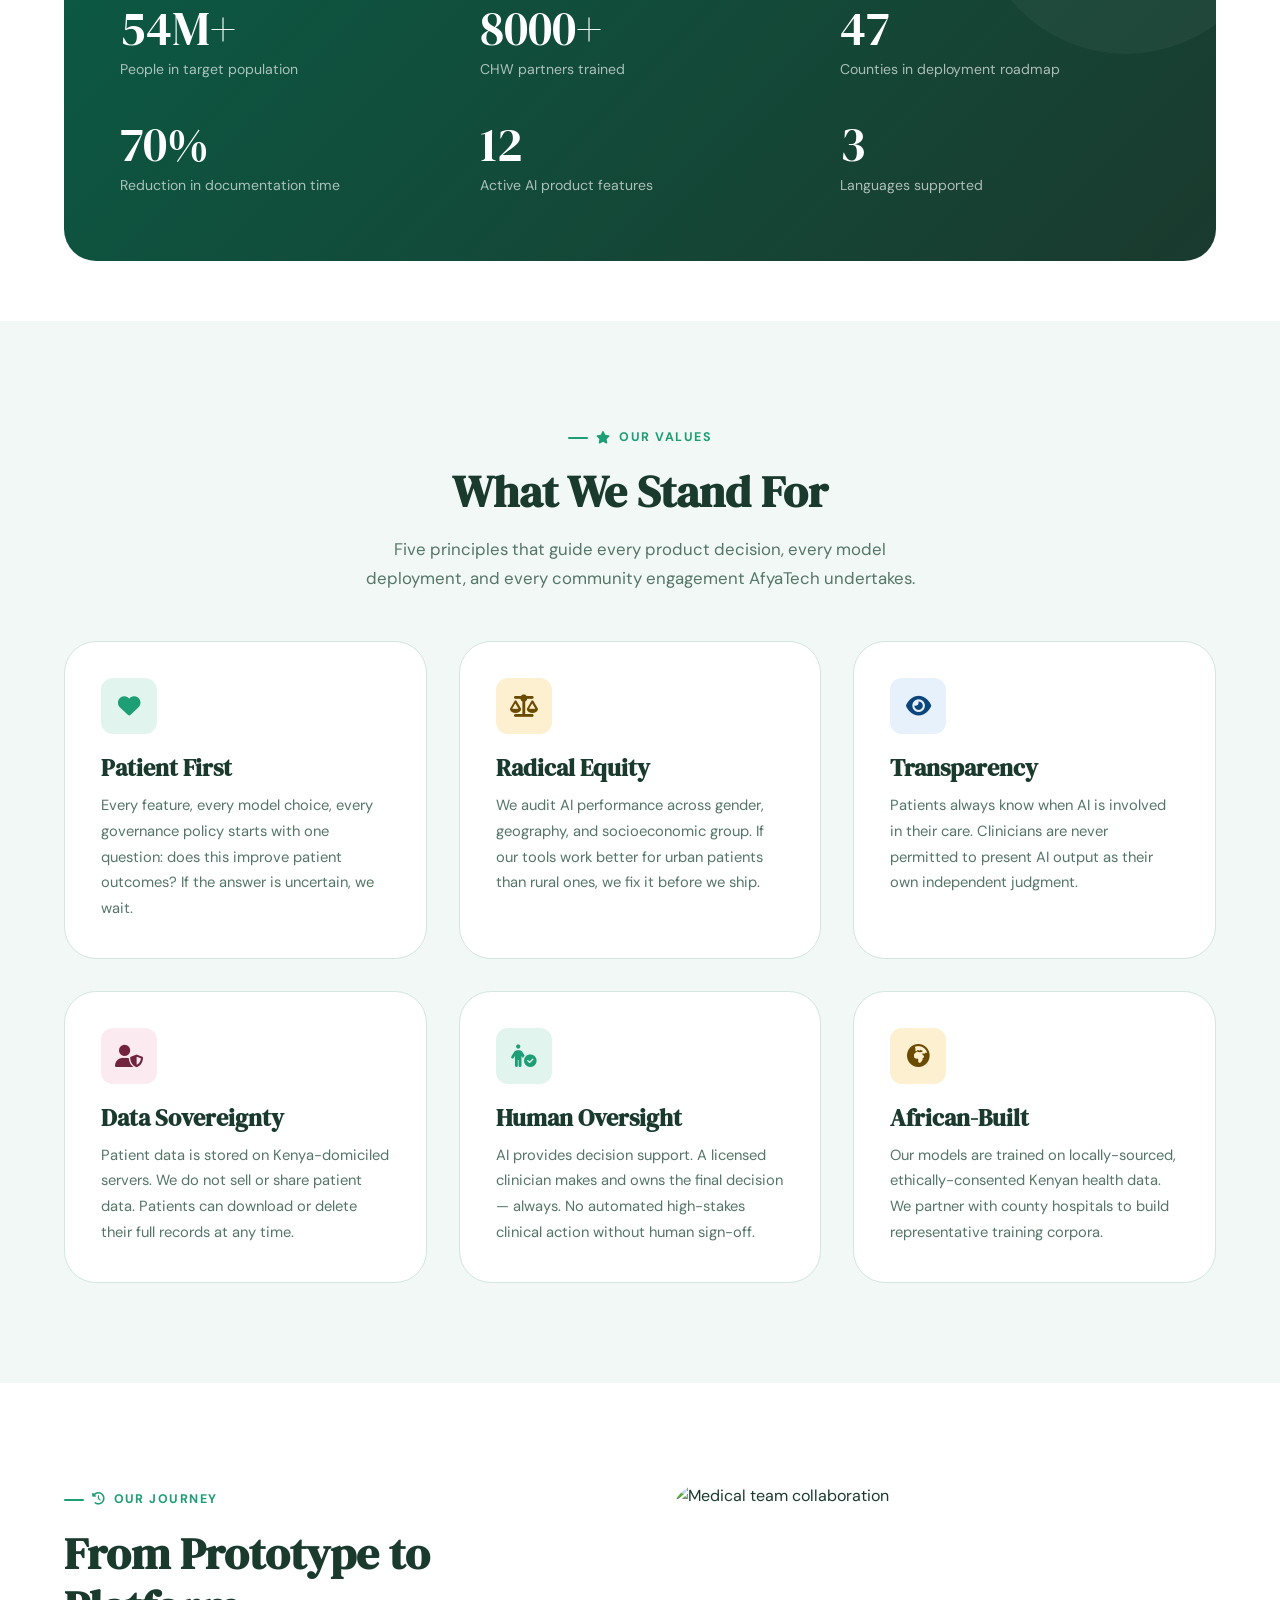
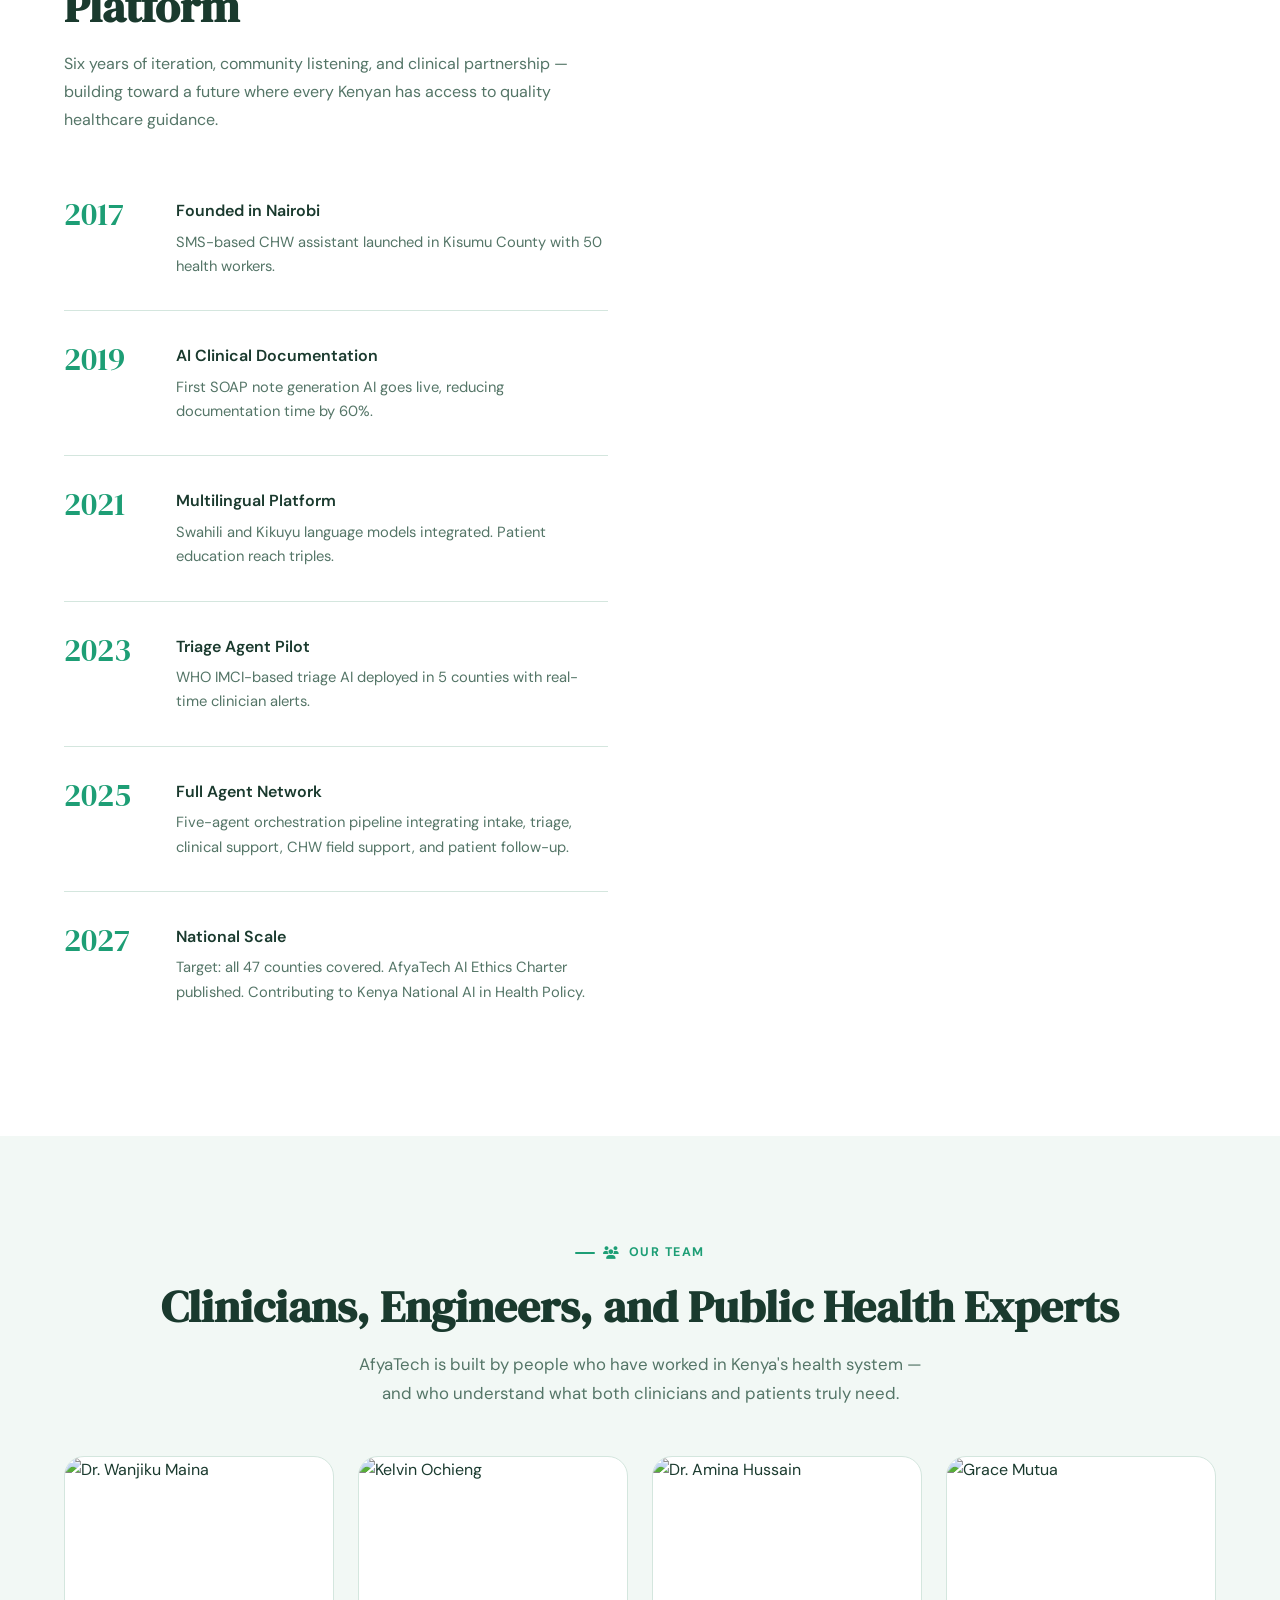
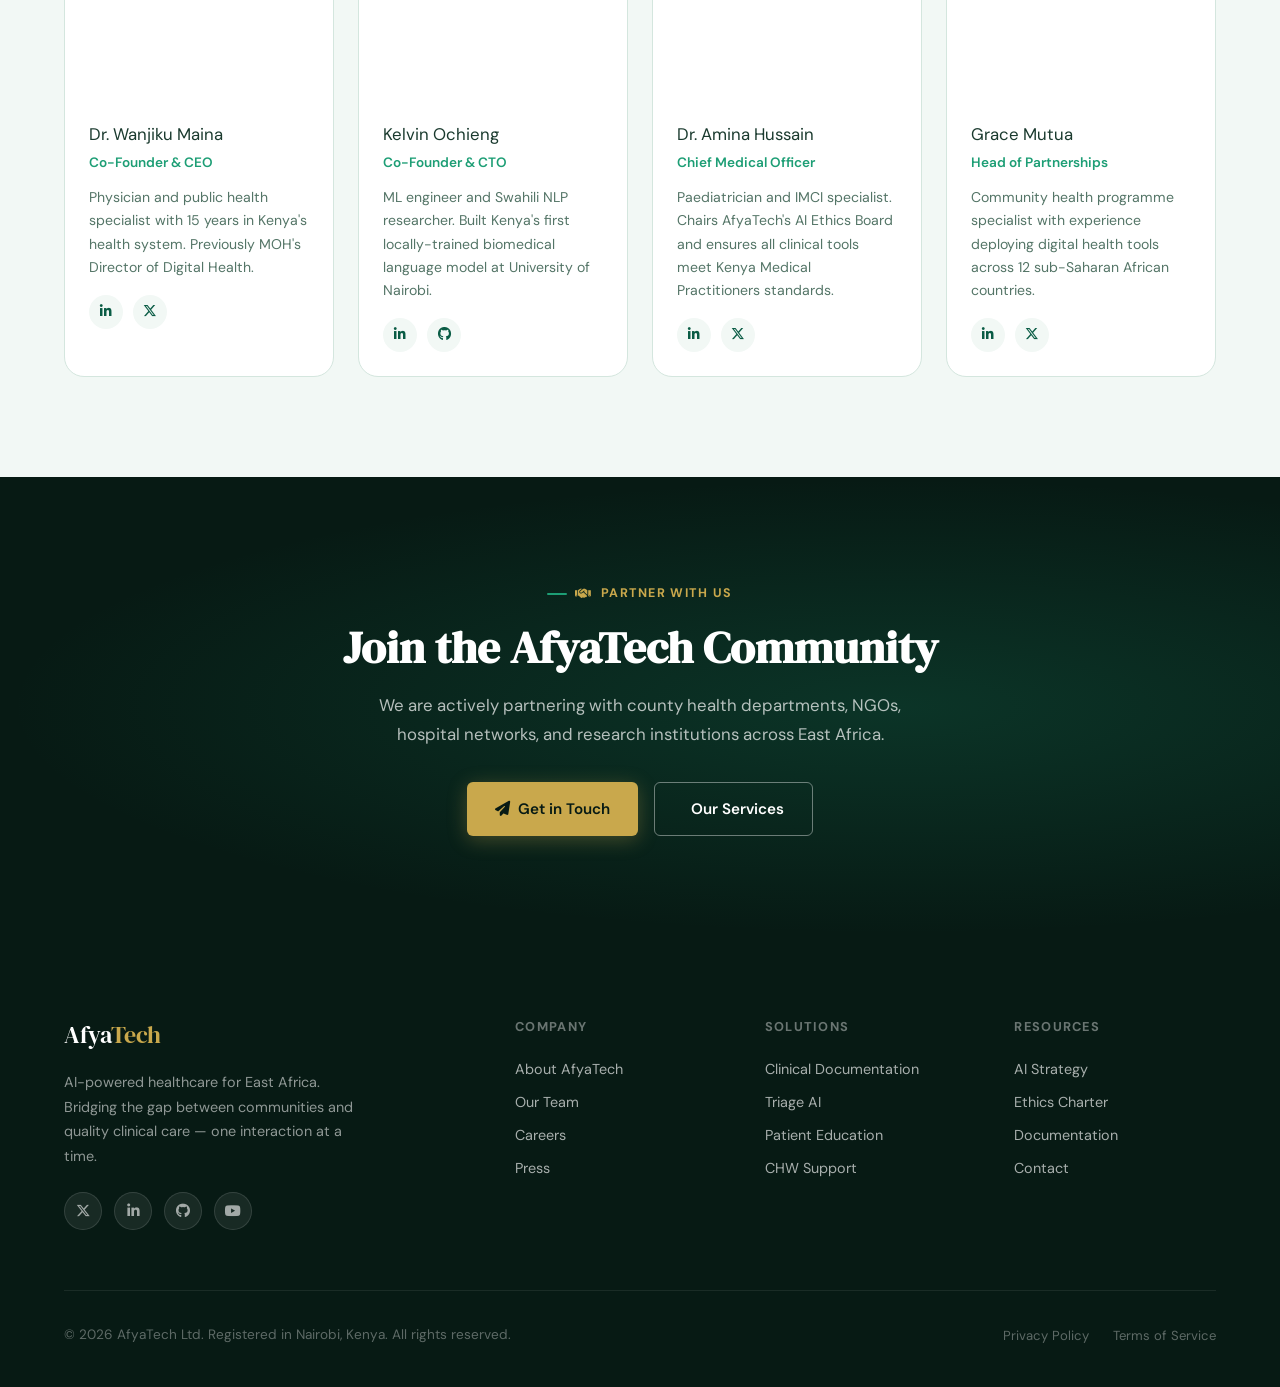
==== commit bb99330e: "Footer Update" ====
--- a/about.html
+++ b/about.html
@@ -310,7 +310,7 @@
         </div>
       </div>
       <div class="footer__bottom">
-        <p class="footer__copy">&copy; 2025 AfyaTech Ltd. Registered in Nairobi, Kenya. All rights reserved.</p>
+        <p class="footer__copy">&copy; 2026 AfyaTech Ltd. Registered in Nairobi, Kenya. All rights reserved.</p>
         <div style="display:flex;gap:24px;">
           <a href="#" style="font-size:.82rem;color:rgba(255,255,255,.35);">Privacy Policy</a>
           <a href="#" style="font-size:.82rem;color:rgba(255,255,255,.35);">Terms of Service</a>
